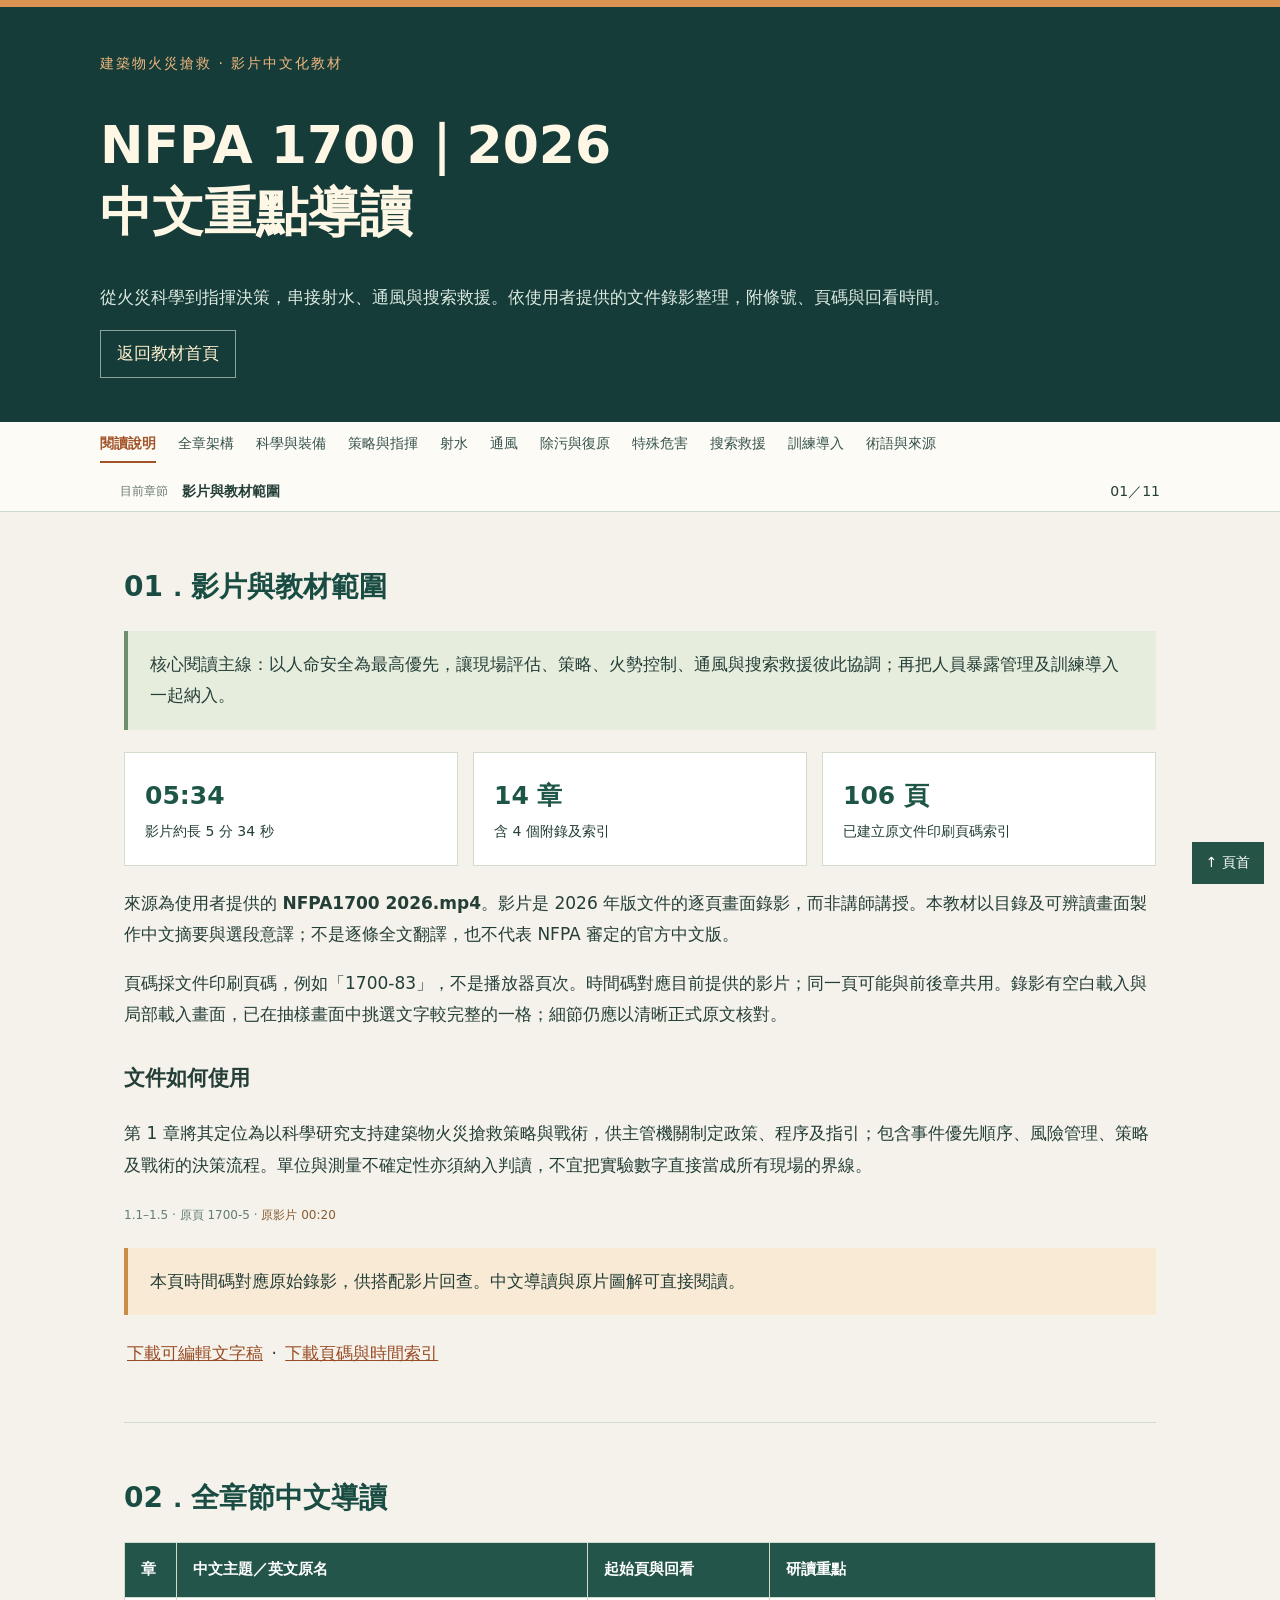
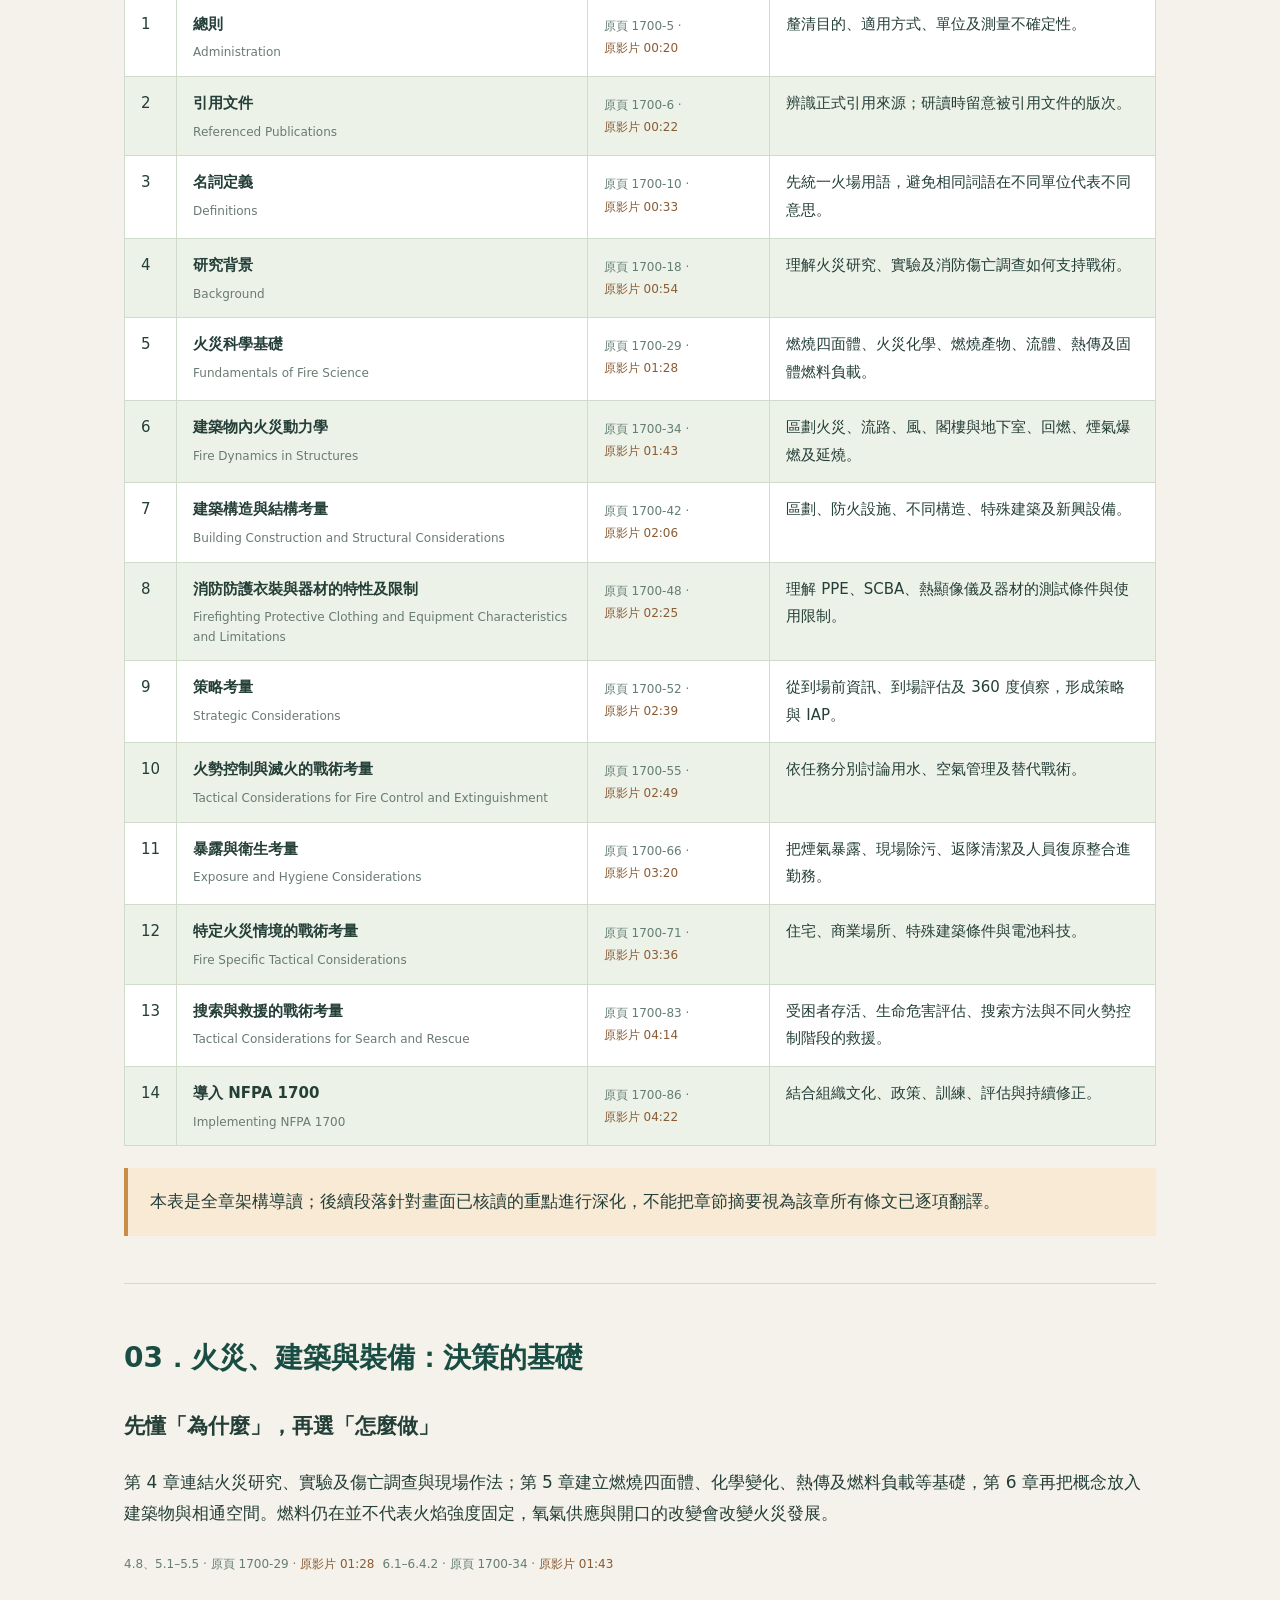
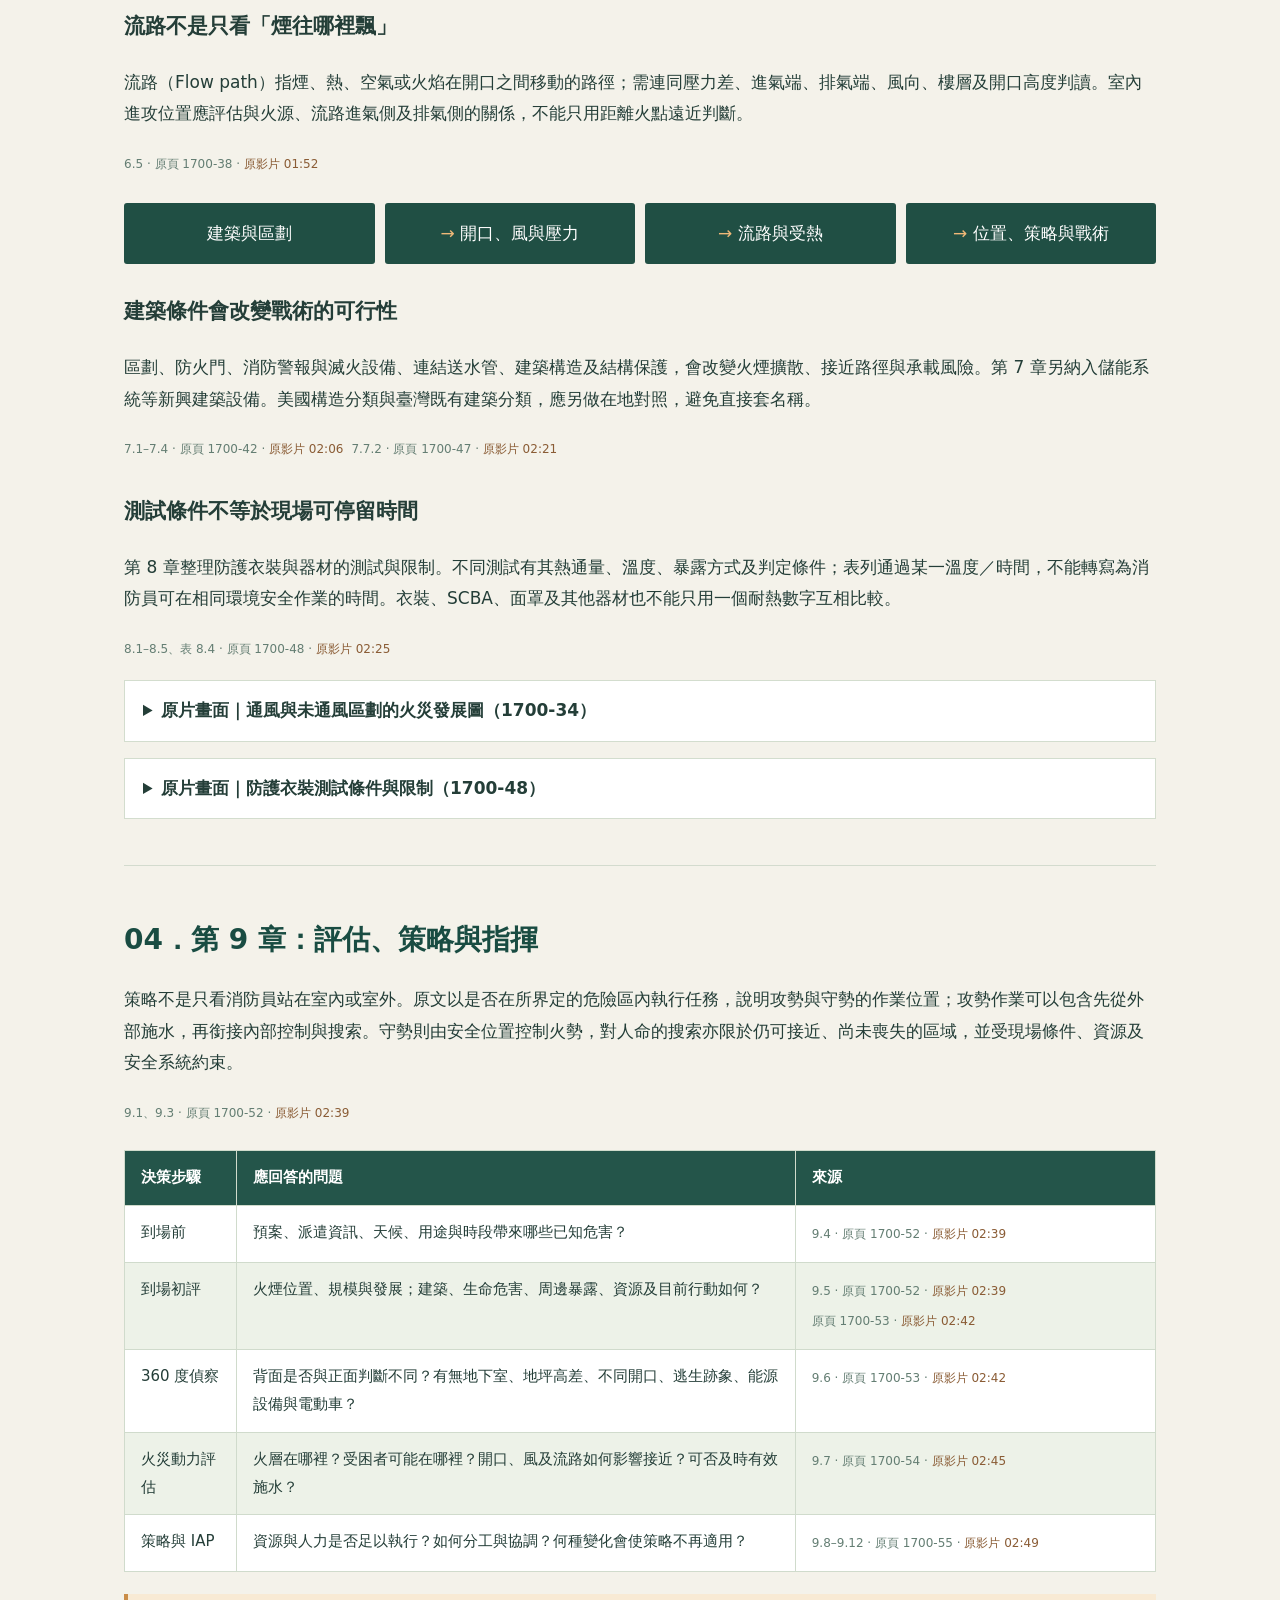
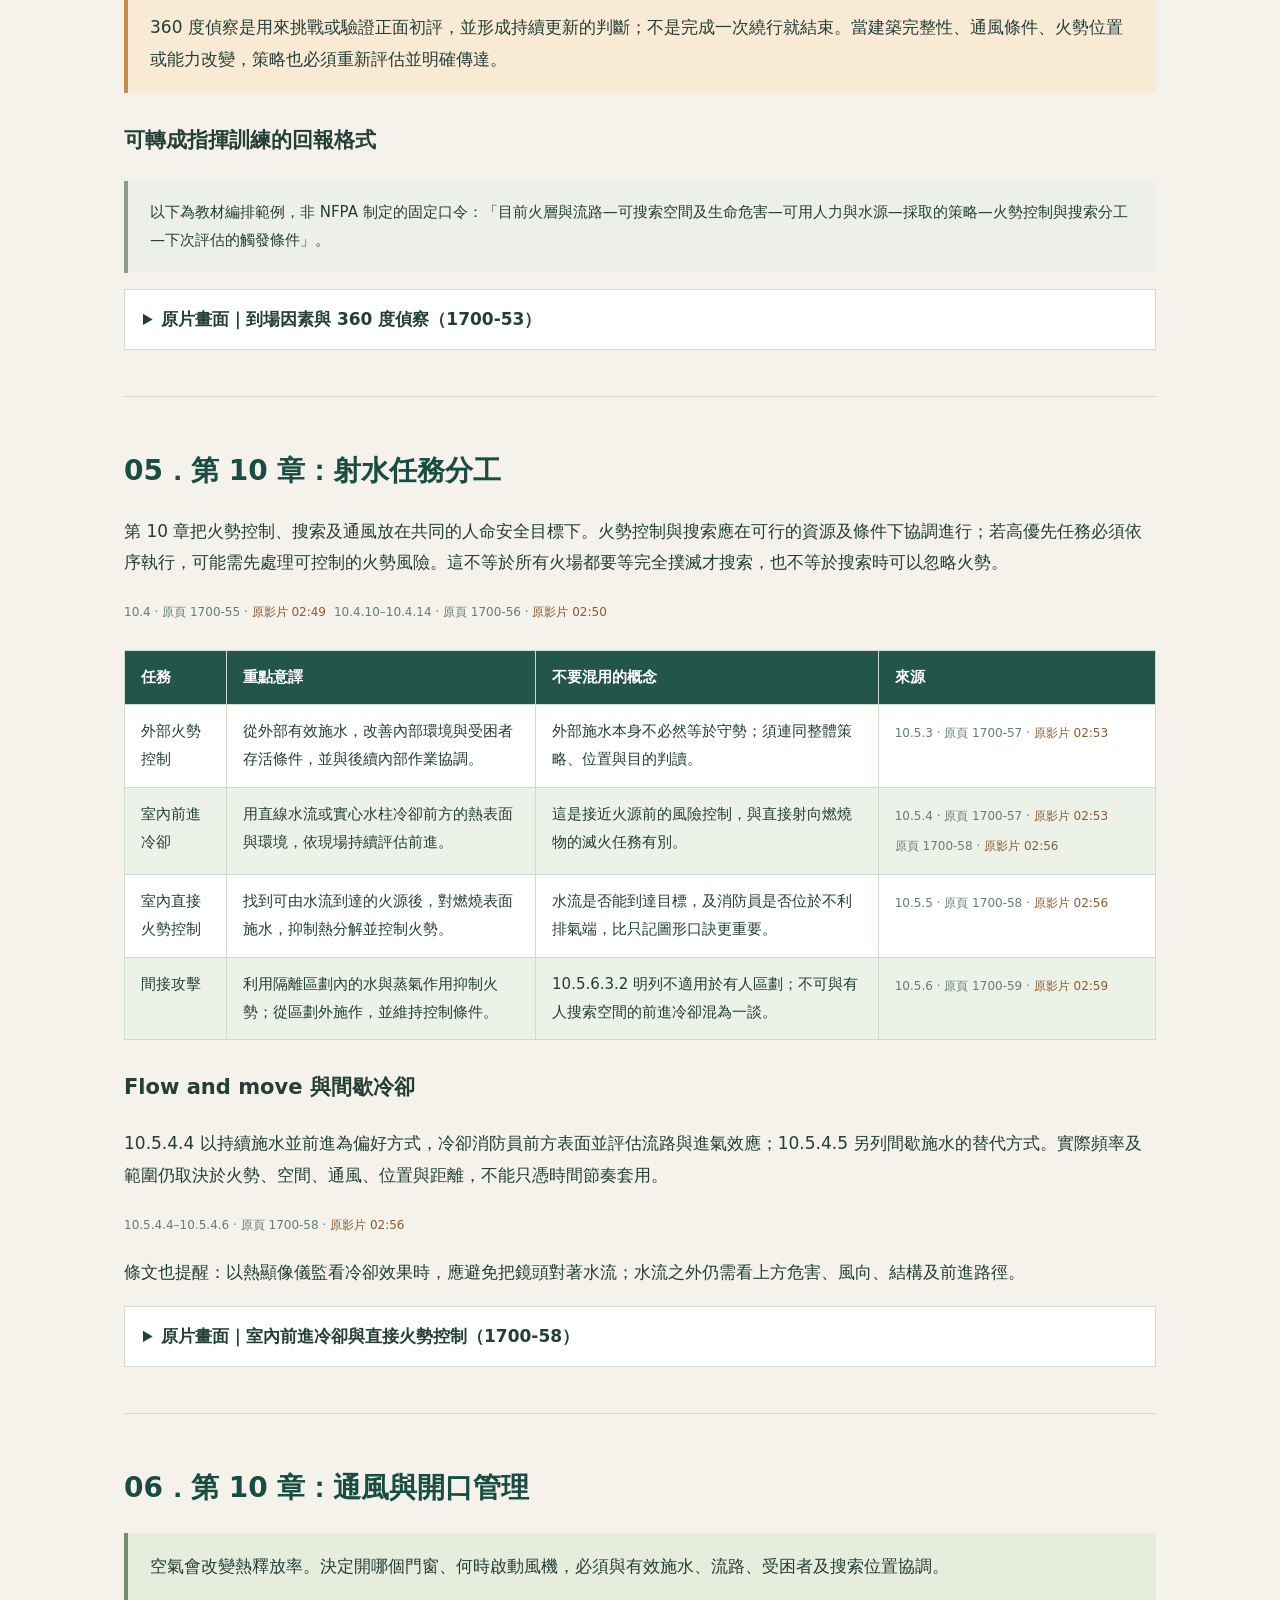
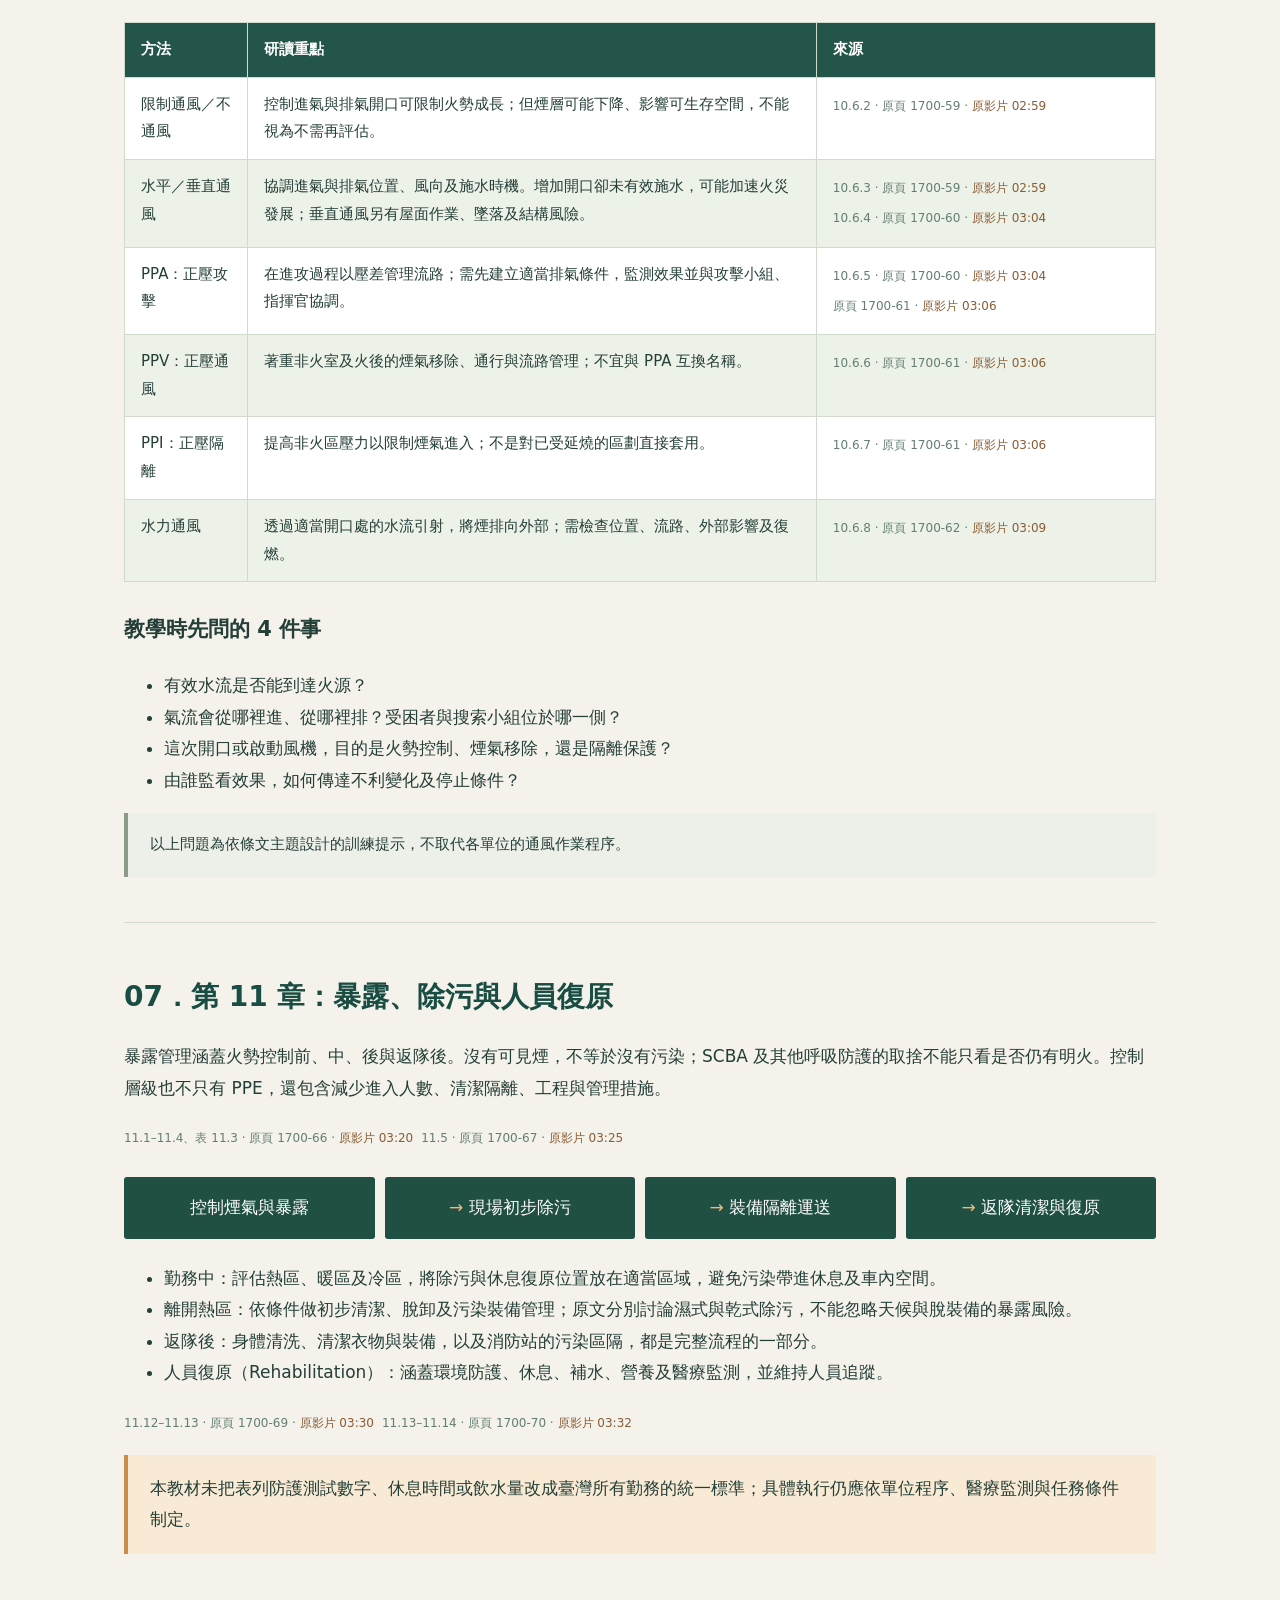
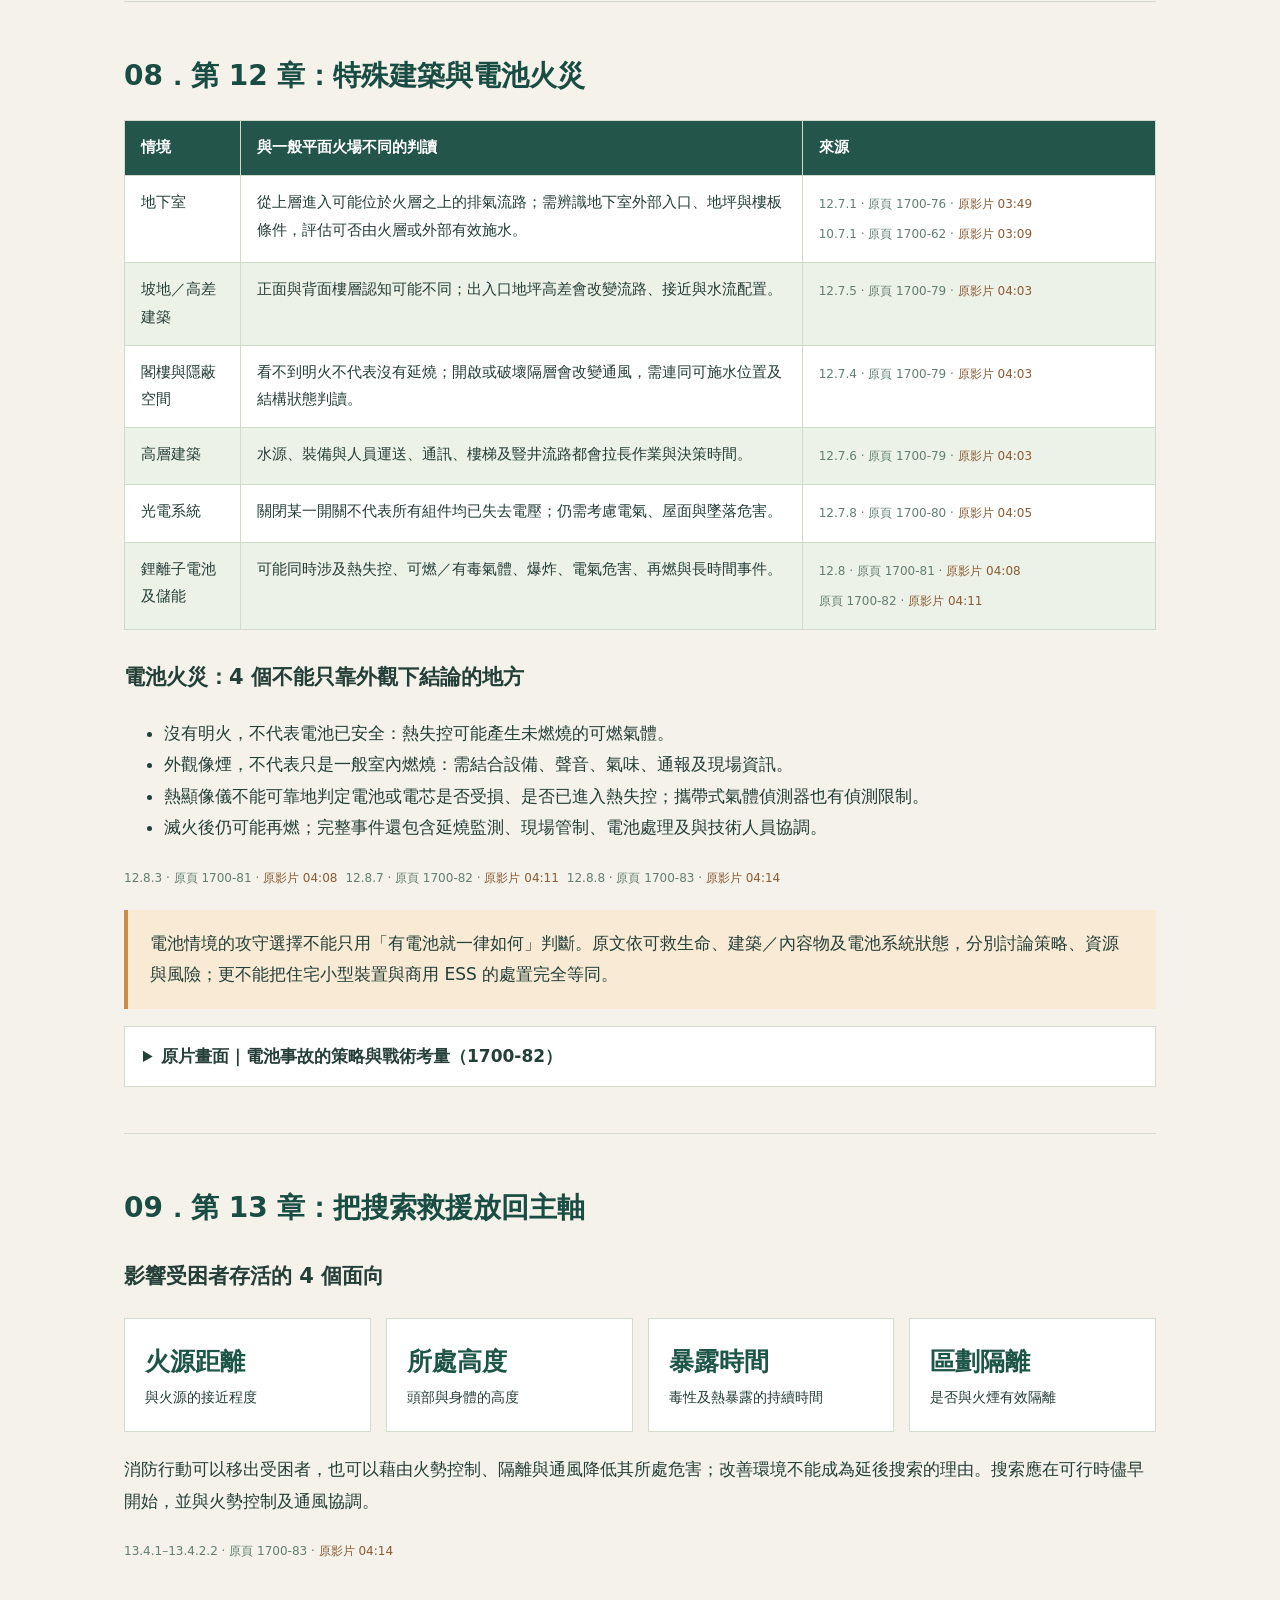
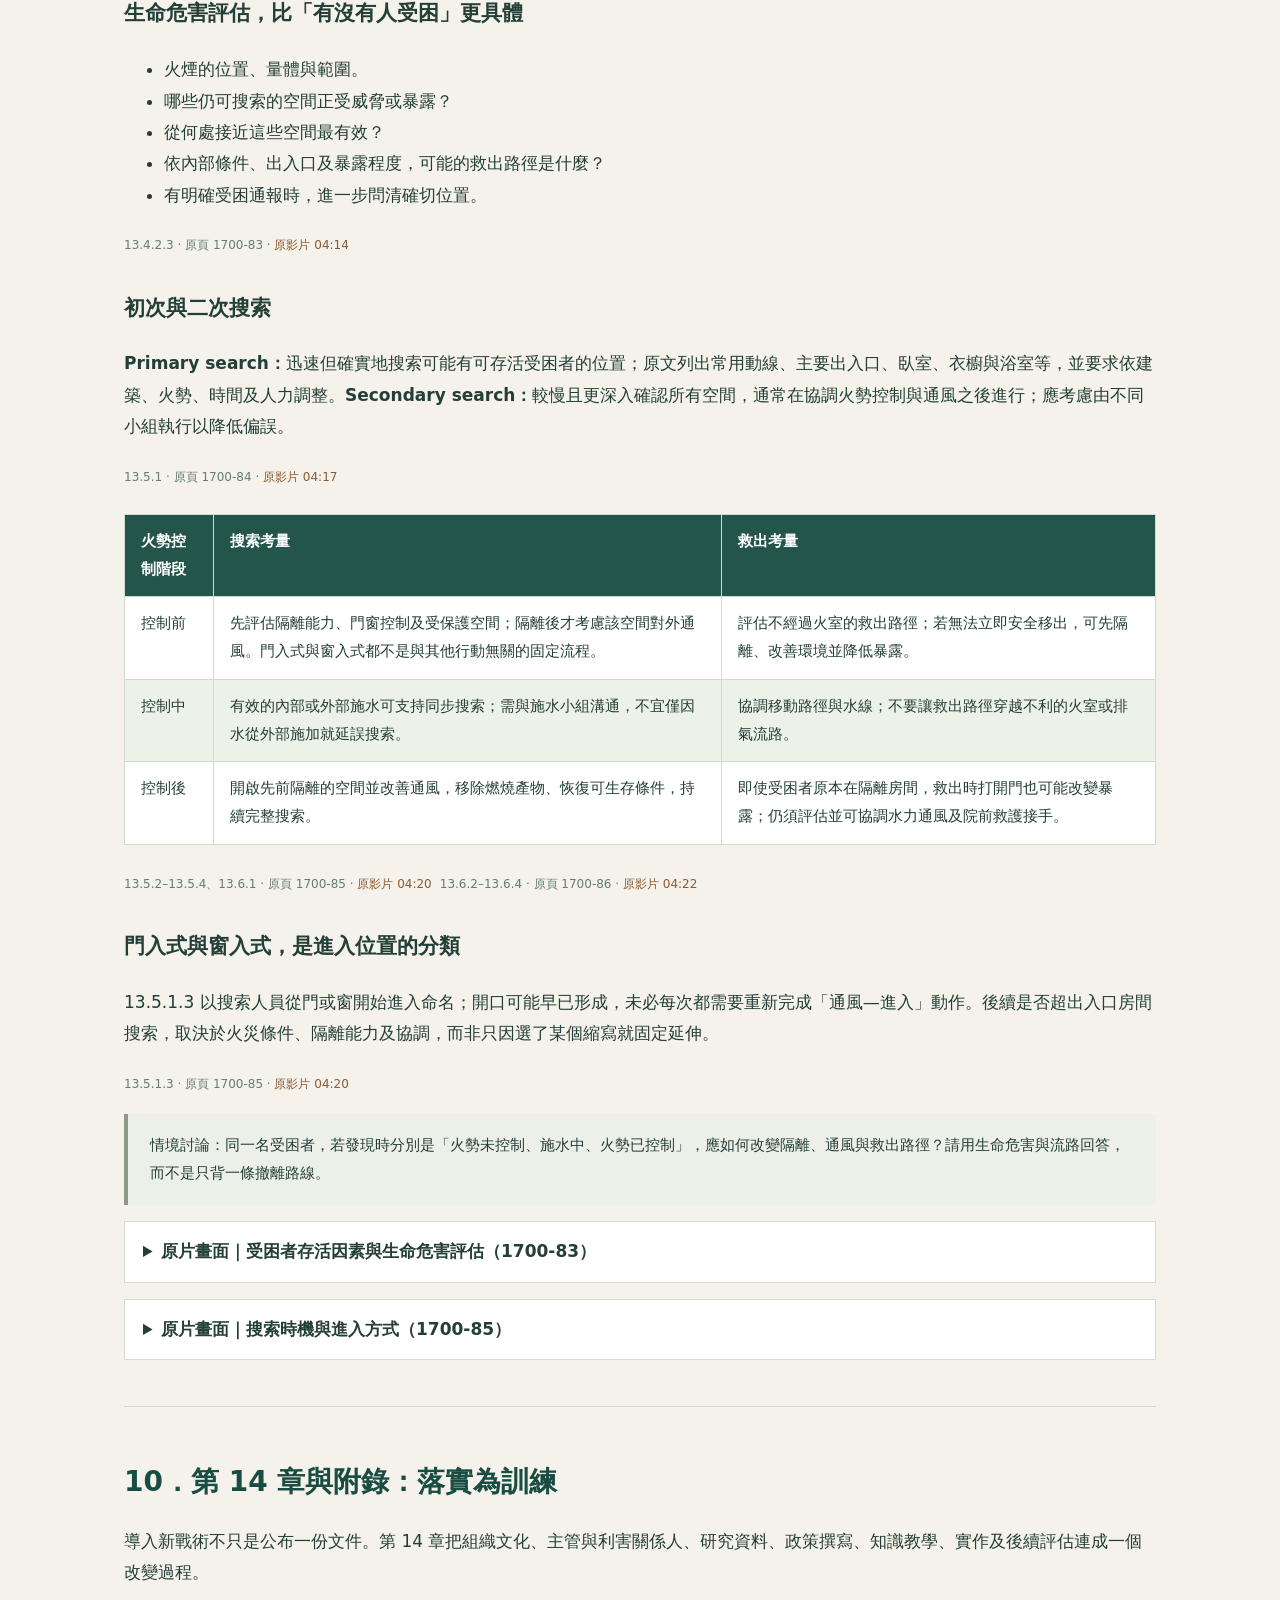
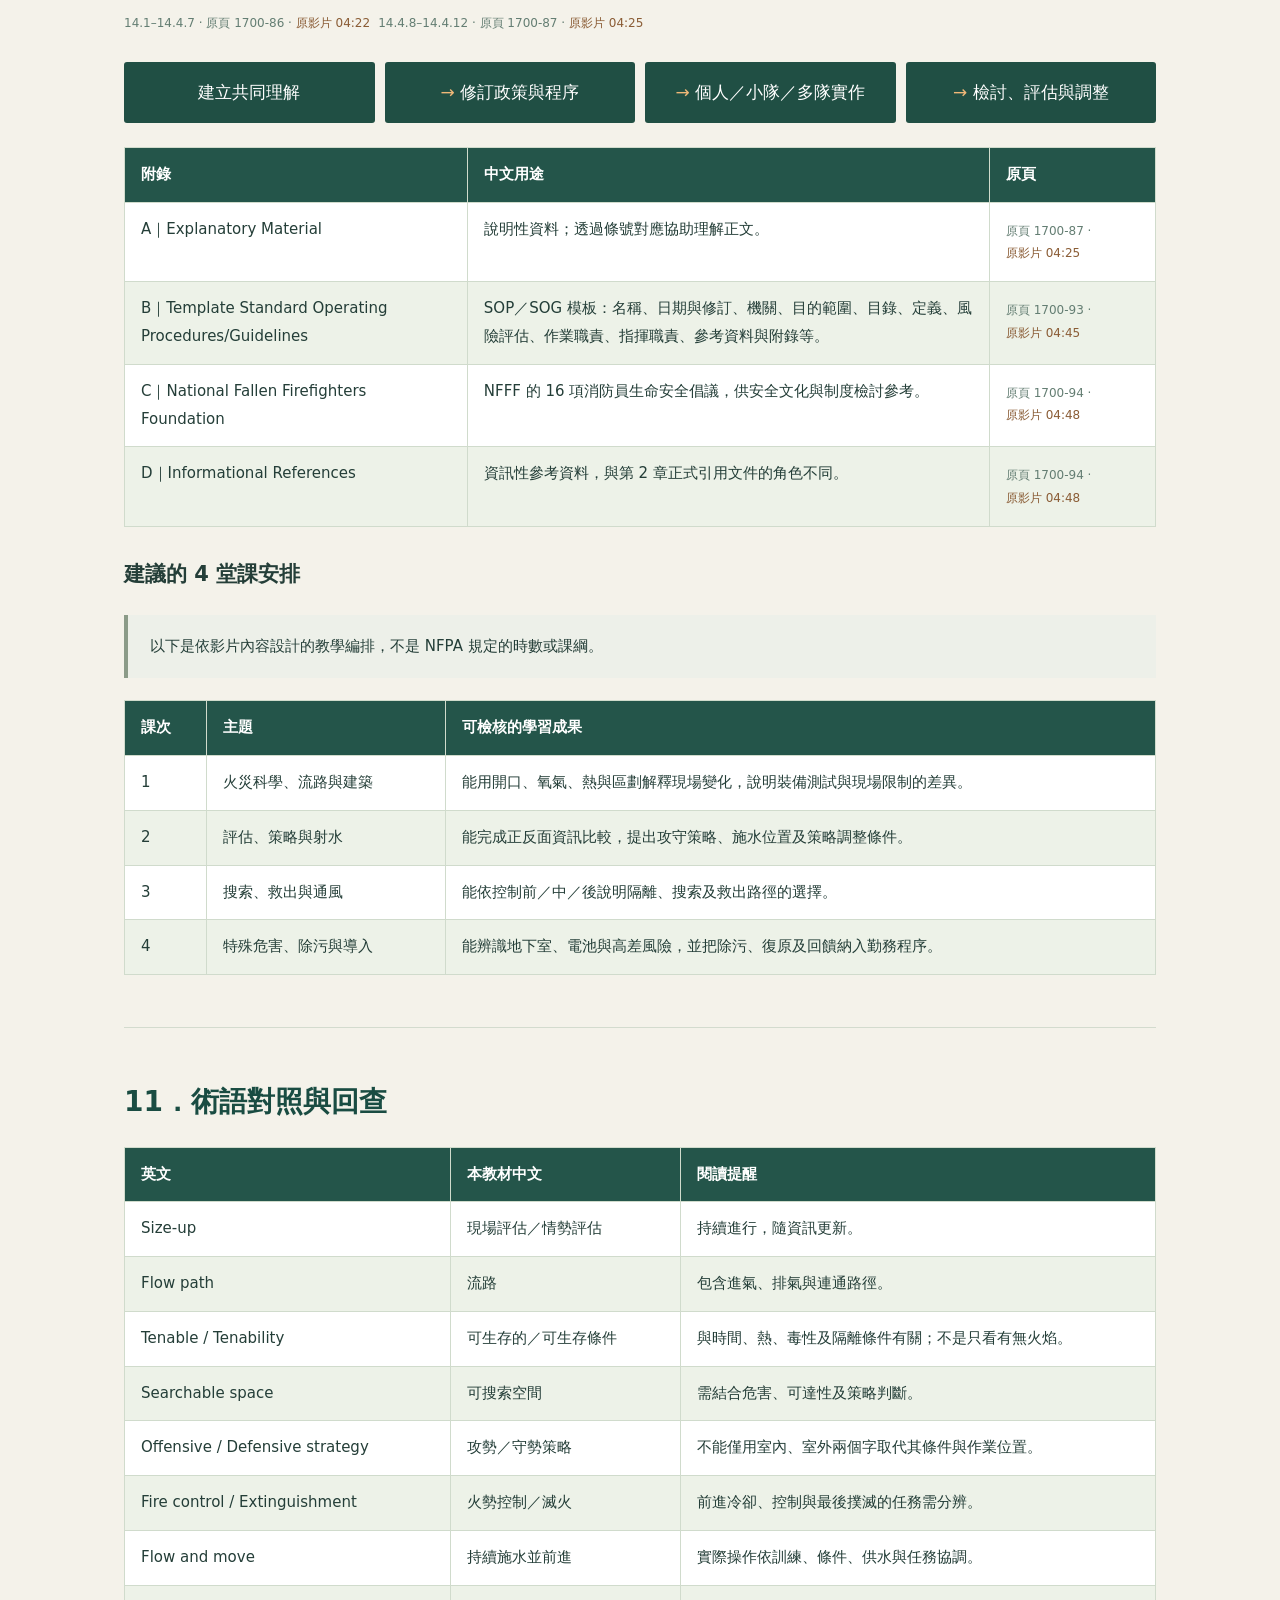
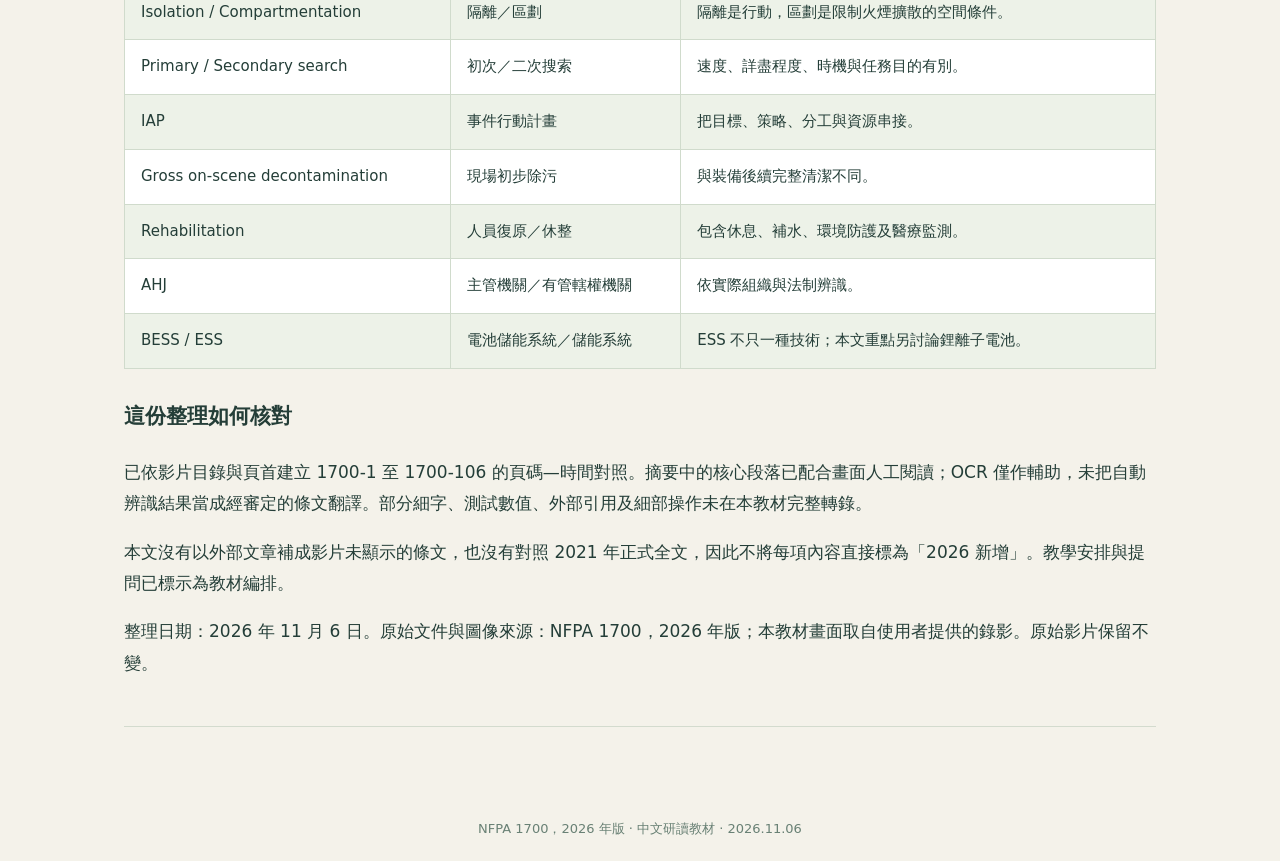
==== nfpa1700-2026/index.html @ a2a36997 "Publish NFPA 1700 2026 Chinese study guide" ====
<!DOCTYPE html>
<html lang="zh-Hant"><head><meta charset="utf-8"/><meta content="width=device-width,initial-scale=1" name="viewport"/><title>NFPA 1700（2026）中文重點導讀</title><style>*{box-sizing:border-box}html{scroll-padding-top:135px}body{margin:0;background:#f4f2ea;color:#243e38;font:17px/1.85 system-ui,"Microsoft JhengHei",sans-serif}header{background:#153c39;color:#fff7e5;border-top:7px solid #db9352;padding:44px max(5vw,22px)}header>div,main{max-width:1080px;margin:auto}h1{font-size:clamp(30px,5vw,52px);line-height:1.3}header p{max-width:850px;color:#dbe9df}.eyebrow{color:#f0b77e;letter-spacing:2px;font-size:14px}nav{position:sticky;top:0;background:#fcfbf5fa;z-index:4;border-bottom:1px solid #ccd8c9;backdrop-filter:blur(8px)}.navlinks{display:flex;overflow:auto;white-space:nowrap;gap:22px;padding:9px 20px;max-width:1120px;margin:auto}.navlinks a{color:#37534c;text-decoration:none;font-size:14px;padding-bottom:4px}.navlinks a[aria-current]{color:#a35328;border-bottom:2px solid;font-weight:bold}.reading{max-width:1080px;margin:auto;padding:7px 20px;display:flex;gap:14px;align-items:center;font-size:14px}.reading small{color:#687a70}.count{margin-left:auto}main{padding:0 24px 70px}section{padding:30px 0;border-bottom:1px solid #d3dbce}h2{font-size:28px;color:#194c42;line-height:1.5}h3{font-size:21px;margin-top:28px}.lead,.note,.training{padding:18px 22px;background:#e7eddd;border-left:4px solid #70906d}.note{background:#f8ead4;border-color:#ca8d48}.training{background:#edf0e9;border-color:#8b9b88;font-size:15px}.cards{display:grid;grid-template-columns:repeat(3,1fr);gap:15px;margin:22px 0}.cards.four{grid-template-columns:repeat(4,1fr)}.cards>div{border:1px solid #d2dccd;background:white;padding:20px}.cards b{font-size:25px;display:block;color:#1d5547}.cards span{font-size:14px;display:block}.tablewrap{overflow:auto;margin:22px 0}table{border-collapse:collapse;min-width:740px;width:100%;font-size:15px;background:white}th,td{padding:13px 16px;border:1px solid #d0dbcc;vertical-align:top}th{background:#24554a;color:white;text-align:left}tr:nth-child(even){background:#edf2e8}td small{display:block;color:#697b71;font-size:12px;line-height:1.6;margin-top:5px}.ref{display:inline-block;color:#647e73;font-size:12px;margin:4px 8px 4px 0}.seek{border:0;color:#a45327;background:#faf4e8;text-decoration:underline;font:inherit;cursor:pointer;padding:3px 6px}.flow{display:flex;gap:10px;align-items:stretch;margin:24px 0}.flow span{background:#204f44;color:#fff;padding:15px;flex:1;text-align:center;border-radius:3px}.flow span+span:before{content:'→ ';color:#efb878}.source{background:#fff;border:1px solid #d3ddce;margin:16px 0}.source summary,details>summary{cursor:pointer;padding:14px 18px;font-weight:600}.source figure{margin:0;padding:10px 20px}.zoom{background:#eee;border:0;display:block;margin:auto;cursor:zoom-in;max-width:100%}.zoom img{display:block;width:270px;height:auto;max-width:100%}figcaption{font-size:13px;color:#677e72;margin:12px 0}video{display:block;width:100%;max-height:75vh;background:#111}#video-panel p{font-size:14px}a{color:#9a4c26}dialog{border:0;padding:14px;background:#172e29;max-width:96vw;max-height:96vh}dialog::backdrop{background:#000c}dialog img{max-width:90vw;max-height:83vh;height:auto;display:block;margin:auto}dialog button{display:block;margin:0 0 10px auto;font:inherit;padding:5px 15px;cursor:pointer}.top{position:fixed;right:16px;bottom:16px;background:#255346;color:white;padding:8px 14px;text-decoration:none;font-size:14px;z-index:3}footer{text-align:center;padding:20px;font-size:13px;color:#698175}button:focus-visible,a:focus-visible,summary:focus-visible{outline:3px solid #dc975e;outline-offset:3px}@media(max-width:700px){main{padding:0 18px 50px}.cards,.cards.four{grid-template-columns:repeat(2,1fr)}.flow{display:grid;grid-template-columns:1fr 1fr}.reading{font-size:12px;gap:8px}#current{overflow:hidden;white-space:nowrap;text-overflow:ellipsis}h2{font-size:24px}body{font-size:16px}}@media print{nav,.top,#video-panel,.seek{display:none}header{background:white;color:black;padding:15px}header p{color:black}.tablewrap{overflow:visible}table{min-width:0;font-size:10px}th,td{padding:5px}section{break-before:auto}details.source{display:none}}</style><style>.home-link{display:inline-block;color:#fff1cf;border:1px solid #8aa69a;padding:7px 16px;text-decoration:none}.video-time{color:#8a5c35;white-space:nowrap}.downloads a{display:inline-block;padding:6px 3px}</style><meta content="NFPA 1700（2026）中文重點導讀：14 章架構、策略指揮、射水通風、搜索救援及特殊危害，附條號與頁碼。" name="description"/></head><body><header id="top"><div><div class="eyebrow">建築物火災搶救 · 影片中文化教材</div><h1>NFPA 1700｜2026<br/>中文重點導讀</h1><p>從火災科學到指揮決策，串接射水、通風與搜索救援。依使用者提供的文件錄影整理，附條號、頁碼與回看時間。</p><a class="home-link" href="../index.html">返回教材首頁</a></div></header><nav><div class="navlinks"><a href="#start">閱讀說明</a><a href="#map">全章架構</a><a href="#science">科學與裝備</a><a href="#strategy">策略與指揮</a><a href="#water">射水</a><a href="#air">通風</a><a href="#hygiene">除污與復原</a><a href="#special">特殊危害</a><a href="#search">搜索救援</a><a href="#implementation">訓練導入</a><a href="#terms">術語與來源</a></div><div class="reading"><small>目前章節</small><strong id="current"></strong><span class="count" id="count"></span></div></nav><main><section data-title="影片與教材範圍" id="start"><h2>01．影片與教材範圍</h2>
<p class="lead">核心閱讀主線：以人命安全為最高優先，讓現場評估、策略、火勢控制、通風與搜索救援彼此協調；再把人員暴露管理及訓練導入一起納入。</p>
<div class="cards"><div><b>05:34</b><span>影片約長 5 分 34 秒</span></div><div><b>14 章</b><span>含 4 個附錄及索引</span></div><div><b>106 頁</b><span>已建立原文件印刷頁碼索引</span></div></div>
<p>來源為使用者提供的 <strong>NFPA1700 2026.mp4</strong>。影片是 2026 年版文件的逐頁畫面錄影，而非講師講授。本教材以目錄及可辨讀畫面製作中文摘要與選段意譯；不是逐條全文翻譯，也不代表 NFPA 審定的官方中文版。</p>
<p>頁碼採文件印刷頁碼，例如「1700-83」，不是播放器頁次。時間碼對應目前提供的影片；同一頁可能與前後章共用。錄影有空白載入與局部載入畫面，已在抽樣畫面中挑選文字較完整的一格；細節仍應以清晰正式原文核對。</p>

<h3>文件如何使用</h3><p>第 1 章將其定位為以科學研究支持建築物火災搶救策略與戰術，供主管機關制定政策、程序及指引；包含事件優先順序、風險管理、策略及戰術的決策流程。單位與測量不確定性亦須納入判讀，不宜把實驗數字直接當成所有現場的界線。</p><span class="ref">1.1–1.5 · 原頁 1700-5 · <span class="video-time">原影片 00:20</span></span>
<p class="note">本頁時間碼對應原始錄影，供搭配影片回查。中文導讀與原片圖解可直接閱讀。</p><p class="downloads"><a download="" href="./guide.md">下載可編輯文字稿</a> · <a download="" href="./page-time-index.csv">下載頁碼與時間索引</a></p></section><section data-title="全章節中文導讀" id="map"><h2>02．全章節中文導讀</h2><div class="tablewrap"><table><thead><tr><th>章</th><th>中文主題／英文原名</th><th>起始頁與回看</th><th>研讀重點</th></tr></thead><tbody><tr><td>1</td><td><strong>總則</strong><small>Administration</small></td><td><span class="ref">原頁 1700-5 · <span class="video-time">原影片 00:20</span></span></td><td>釐清目的、適用方式、單位及測量不確定性。</td></tr><tr><td>2</td><td><strong>引用文件</strong><small>Referenced Publications</small></td><td><span class="ref">原頁 1700-6 · <span class="video-time">原影片 00:22</span></span></td><td>辨識正式引用來源；研讀時留意被引用文件的版次。</td></tr><tr><td>3</td><td><strong>名詞定義</strong><small>Definitions</small></td><td><span class="ref">原頁 1700-10 · <span class="video-time">原影片 00:33</span></span></td><td>先統一火場用語，避免相同詞語在不同單位代表不同意思。</td></tr><tr><td>4</td><td><strong>研究背景</strong><small>Background</small></td><td><span class="ref">原頁 1700-18 · <span class="video-time">原影片 00:54</span></span></td><td>理解火災研究、實驗及消防傷亡調查如何支持戰術。</td></tr><tr><td>5</td><td><strong>火災科學基礎</strong><small>Fundamentals of Fire Science</small></td><td><span class="ref">原頁 1700-29 · <span class="video-time">原影片 01:28</span></span></td><td>燃燒四面體、火災化學、燃燒產物、流體、熱傳及固體燃料負載。</td></tr><tr><td>6</td><td><strong>建築物內火災動力學</strong><small>Fire Dynamics in Structures</small></td><td><span class="ref">原頁 1700-34 · <span class="video-time">原影片 01:43</span></span></td><td>區劃火災、流路、風、閣樓與地下室、回燃、煙氣爆燃及延燒。</td></tr><tr><td>7</td><td><strong>建築構造與結構考量</strong><small>Building Construction and Structural Considerations</small></td><td><span class="ref">原頁 1700-42 · <span class="video-time">原影片 02:06</span></span></td><td>區劃、防火設施、不同構造、特殊建築及新興設備。</td></tr><tr><td>8</td><td><strong>消防防護衣裝與器材的特性及限制</strong><small>Firefighting Protective Clothing and Equipment Characteristics and Limitations</small></td><td><span class="ref">原頁 1700-48 · <span class="video-time">原影片 02:25</span></span></td><td>理解 PPE、SCBA、熱顯像儀及器材的測試條件與使用限制。</td></tr><tr><td>9</td><td><strong>策略考量</strong><small>Strategic Considerations</small></td><td><span class="ref">原頁 1700-52 · <span class="video-time">原影片 02:39</span></span></td><td>從到場前資訊、到場評估及 360 度偵察，形成策略與 IAP。</td></tr><tr><td>10</td><td><strong>火勢控制與滅火的戰術考量</strong><small>Tactical Considerations for Fire Control and Extinguishment</small></td><td><span class="ref">原頁 1700-55 · <span class="video-time">原影片 02:49</span></span></td><td>依任務分別討論用水、空氣管理及替代戰術。</td></tr><tr><td>11</td><td><strong>暴露與衛生考量</strong><small>Exposure and Hygiene Considerations</small></td><td><span class="ref">原頁 1700-66 · <span class="video-time">原影片 03:20</span></span></td><td>把煙氣暴露、現場除污、返隊清潔及人員復原整合進勤務。</td></tr><tr><td>12</td><td><strong>特定火災情境的戰術考量</strong><small>Fire Specific Tactical Considerations</small></td><td><span class="ref">原頁 1700-71 · <span class="video-time">原影片 03:36</span></span></td><td>住宅、商業場所、特殊建築條件與電池科技。</td></tr><tr><td>13</td><td><strong>搜索與救援的戰術考量</strong><small>Tactical Considerations for Search and Rescue</small></td><td><span class="ref">原頁 1700-83 · <span class="video-time">原影片 04:14</span></span></td><td>受困者存活、生命危害評估、搜索方法與不同火勢控制階段的救援。</td></tr><tr><td>14</td><td><strong>導入 NFPA 1700</strong><small>Implementing NFPA 1700</small></td><td><span class="ref">原頁 1700-86 · <span class="video-time">原影片 04:22</span></span></td><td>結合組織文化、政策、訓練、評估與持續修正。</td></tr></tbody></table></div>
<p class="note">本表是全章架構導讀；後續段落針對畫面已核讀的重點進行深化，不能把章節摘要視為該章所有條文已逐項翻譯。</p></section><section data-title="火災、建築與裝備：決策的基礎" id="science"><h2>03．火災、建築與裝備：決策的基礎</h2>
<h3>先懂「為什麼」，再選「怎麼做」</h3>
<p>第 4 章連結火災研究、實驗及傷亡調查與現場作法；第 5 章建立燃燒四面體、化學變化、熱傳及燃料負載等基礎，第 6 章再把概念放入建築物與相通空間。燃料仍在並不代表火焰強度固定，氧氣供應與開口的改變會改變火災發展。</p><span class="ref">4.8、5.1–5.5 · 原頁 1700-29 · <span class="video-time">原影片 01:28</span></span><span class="ref">6.1–6.4.2 · 原頁 1700-34 · <span class="video-time">原影片 01:43</span></span>
<h3>流路不是只看「煙往哪裡飄」</h3><p>流路（Flow path）指煙、熱、空氣或火焰在開口之間移動的路徑；需連同壓力差、進氣端、排氣端、風向、樓層及開口高度判讀。室內進攻位置應評估與火源、流路進氣側及排氣側的關係，不能只用距離火點遠近判斷。</p><span class="ref">6.5 · 原頁 1700-38 · <span class="video-time">原影片 01:52</span></span>
<div class="flow"><span>建築與區劃</span><span>開口、風與壓力</span><span>流路與受熱</span><span>位置、策略與戰術</span></div>
<h3>建築條件會改變戰術的可行性</h3><p>區劃、防火門、消防警報與滅火設備、連結送水管、建築構造及結構保護，會改變火煙擴散、接近路徑與承載風險。第 7 章另納入儲能系統等新興建築設備。美國構造分類與臺灣既有建築分類，應另做在地對照，避免直接套名稱。</p><span class="ref">7.1–7.4 · 原頁 1700-42 · <span class="video-time">原影片 02:06</span></span><span class="ref">7.7.2 · 原頁 1700-47 · <span class="video-time">原影片 02:21</span></span>
<h3>測試條件不等於現場可停留時間</h3><p>第 8 章整理防護衣裝與器材的測試與限制。不同測試有其熱通量、溫度、暴露方式及判定條件；表列通過某一溫度／時間，不能轉寫為消防員可在相同環境安全作業的時間。衣裝、SCBA、面罩及其他器材也不能只用一個耐熱數字互相比較。</p><span class="ref">8.1–8.5、表 8.4 · 原頁 1700-48 · <span class="video-time">原影片 02:25</span></span>
<details class="source"><summary>原片畫面｜通風與未通風區劃的火災發展圖（1700-34）</summary><figure><button aria-label="放大：通風與未通風區劃的火災發展圖" class="zoom"><img alt="通風與未通風區劃的火災發展圖，原頁 1700-34" height="890" loading="lazy" src="[data-uri]" width="686"/></button><figcaption>通風與未通風區劃的火災發展圖。點圖放大；錄影原始解析度有限。<span class="ref">原頁 1700-34 · <span class="video-time">原影片 01:43</span></span></figcaption></figure></details><details class="source"><summary>原片畫面｜防護衣裝測試條件與限制（1700-48）</summary><figure><button aria-label="放大：防護衣裝測試條件與限制" class="zoom"><img alt="防護衣裝測試條件與限制，原頁 1700-48" height="890" loading="lazy" src="[data-uri]" width="686"/></button><figcaption>防護衣裝測試條件與限制。點圖放大；錄影原始解析度有限。<span class="ref">原頁 1700-48 · <span class="video-time">原影片 02:25</span></span></figcaption></figure></details>
</section><section data-title="第 9 章：評估、策略與指揮" id="strategy"><h2>04．第 9 章：評估、策略與指揮</h2>
<p>策略不是只看消防員站在室內或室外。原文以是否在所界定的危險區內執行任務，說明攻勢與守勢的作業位置；攻勢作業可以包含先從外部施水，再銜接內部控制與搜索。守勢則由安全位置控制火勢，對人命的搜索亦限於仍可接近、尚未喪失的區域，並受現場條件、資源及安全系統約束。</p><span class="ref">9.1、9.3 · 原頁 1700-52 · <span class="video-time">原影片 02:39</span></span>
<div class="tablewrap"><table><thead><tr><th>決策步驟</th><th>應回答的問題</th><th>來源</th></tr></thead><tbody><tr><td>到場前</td><td>預案、派遣資訊、天候、用途與時段帶來哪些已知危害？</td><td><span class="ref">9.4 · 原頁 1700-52 · <span class="video-time">原影片 02:39</span></span></td></tr><tr><td>到場初評</td><td>火煙位置、規模與發展；建築、生命危害、周邊暴露、資源及目前行動如何？</td><td><span class="ref">9.5 · 原頁 1700-52 · <span class="video-time">原影片 02:39</span></span> <span class="ref">原頁 1700-53 · <span class="video-time">原影片 02:42</span></span></td></tr><tr><td>360 度偵察</td><td>背面是否與正面判斷不同？有無地下室、地坪高差、不同開口、逃生跡象、能源設備與電動車？</td><td><span class="ref">9.6 · 原頁 1700-53 · <span class="video-time">原影片 02:42</span></span></td></tr><tr><td>火災動力評估</td><td>火層在哪裡？受困者可能在哪裡？開口、風及流路如何影響接近？可否及時有效施水？</td><td><span class="ref">9.7 · 原頁 1700-54 · <span class="video-time">原影片 02:45</span></span></td></tr><tr><td>策略與 IAP</td><td>資源與人力是否足以執行？如何分工與協調？何種變化會使策略不再適用？</td><td><span class="ref">9.8–9.12 · 原頁 1700-55 · <span class="video-time">原影片 02:49</span></span></td></tr></tbody></table></div>
<p class="note">360 度偵察是用來挑戰或驗證正面初評，並形成持續更新的判斷；不是完成一次繞行就結束。當建築完整性、通風條件、火勢位置或能力改變，策略也必須重新評估並明確傳達。</p>
<h3>可轉成指揮訓練的回報格式</h3><p class="training">以下為教材編排範例，非 NFPA 制定的固定口令：「目前火層與流路—可搜索空間及生命危害—可用人力與水源—採取的策略—火勢控制與搜索分工—下次評估的觸發條件」。</p>
<details class="source"><summary>原片畫面｜到場因素與 360 度偵察（1700-53）</summary><figure><button aria-label="放大：到場因素與 360 度偵察" class="zoom"><img alt="到場因素與 360 度偵察，原頁 1700-53" height="890" loading="lazy" src="[data-uri]" width="686"/></button><figcaption>到場因素與 360 度偵察。點圖放大；錄影原始解析度有限。<span class="ref">原頁 1700-53 · <span class="video-time">原影片 02:42</span></span></figcaption></figure></details>
</section><section data-title="第 10 章：射水任務分工" id="water"><h2>05．第 10 章：射水任務分工</h2>
<p>第 10 章把火勢控制、搜索及通風放在共同的人命安全目標下。火勢控制與搜索應在可行的資源及條件下協調進行；若高優先任務必須依序執行，可能需先處理可控制的火勢風險。這不等於所有火場都要等完全撲滅才搜索，也不等於搜索時可以忽略火勢。</p><span class="ref">10.4 · 原頁 1700-55 · <span class="video-time">原影片 02:49</span></span><span class="ref">10.4.10–10.4.14 · 原頁 1700-56 · <span class="video-time">原影片 02:50</span></span>
<div class="tablewrap"><table><thead><tr><th>任務</th><th>重點意譯</th><th>不要混用的概念</th><th>來源</th></tr></thead><tbody><tr><td>外部火勢控制</td><td>從外部有效施水，改善內部環境與受困者存活條件，並與後續內部作業協調。</td><td>外部施水本身不必然等於守勢；須連同整體策略、位置與目的判讀。</td><td><span class="ref">10.5.3 · 原頁 1700-57 · <span class="video-time">原影片 02:53</span></span></td></tr><tr><td>室內前進冷卻</td><td>用直線水流或實心水柱冷卻前方的熱表面與環境，依現場持續評估前進。</td><td>這是接近火源前的風險控制，與直接射向燃燒物的滅火任務有別。</td><td><span class="ref">10.5.4 · 原頁 1700-57 · <span class="video-time">原影片 02:53</span></span> <span class="ref">原頁 1700-58 · <span class="video-time">原影片 02:56</span></span></td></tr><tr><td>室內直接火勢控制</td><td>找到可由水流到達的火源後，對燃燒表面施水，抑制熱分解並控制火勢。</td><td>水流是否能到達目標，及消防員是否位於不利排氣端，比只記圖形口訣更重要。</td><td><span class="ref">10.5.5 · 原頁 1700-58 · <span class="video-time">原影片 02:56</span></span></td></tr><tr><td>間接攻擊</td><td>利用隔離區劃內的水與蒸氣作用抑制火勢；從區劃外施作，並維持控制條件。</td><td>10.5.6.3.2 明列不適用於有人區劃；不可與有人搜索空間的前進冷卻混為一談。</td><td><span class="ref">10.5.6 · 原頁 1700-59 · <span class="video-time">原影片 02:59</span></span></td></tr></tbody></table></div>
<h3>Flow and move 與間歇冷卻</h3><p>10.5.4.4 以持續施水並前進為偏好方式，冷卻消防員前方表面並評估流路與進氣效應；10.5.4.5 另列間歇施水的替代方式。實際頻率及範圍仍取決於火勢、空間、通風、位置與距離，不能只憑時間節奏套用。</p><span class="ref">10.5.4.4–10.5.4.6 · 原頁 1700-58 · <span class="video-time">原影片 02:56</span></span>
<p>條文也提醒：以熱顯像儀監看冷卻效果時，應避免把鏡頭對著水流；水流之外仍需看上方危害、風向、結構及前進路徑。</p>
<details class="source"><summary>原片畫面｜室內前進冷卻與直接火勢控制（1700-58）</summary><figure><button aria-label="放大：室內前進冷卻與直接火勢控制" class="zoom"><img alt="室內前進冷卻與直接火勢控制，原頁 1700-58" height="890" loading="lazy" src="[data-uri]" width="686"/></button><figcaption>室內前進冷卻與直接火勢控制。點圖放大；錄影原始解析度有限。<span class="ref">原頁 1700-58 · <span class="video-time">原影片 02:56</span></span></figcaption></figure></details>
</section><section data-title="第 10 章：通風與開口管理" id="air"><h2>06．第 10 章：通風與開口管理</h2>
<p class="lead">空氣會改變熱釋放率。決定開哪個門窗、何時啟動風機，必須與有效施水、流路、受困者及搜索位置協調。</p>
<div class="tablewrap"><table><thead><tr><th>方法</th><th>研讀重點</th><th>來源</th></tr></thead><tbody><tr><td>限制通風／不通風</td><td>控制進氣與排氣開口可限制火勢成長；但煙層可能下降、影響可生存空間，不能視為不需再評估。</td><td><span class="ref">10.6.2 · 原頁 1700-59 · <span class="video-time">原影片 02:59</span></span></td></tr><tr><td>水平／垂直通風</td><td>協調進氣與排氣位置、風向及施水時機。增加開口卻未有效施水，可能加速火災發展；垂直通風另有屋面作業、墜落及結構風險。</td><td><span class="ref">10.6.3 · 原頁 1700-59 · <span class="video-time">原影片 02:59</span></span> <span class="ref">10.6.4 · 原頁 1700-60 · <span class="video-time">原影片 03:04</span></span></td></tr><tr><td>PPA：正壓攻擊</td><td>在進攻過程以壓差管理流路；需先建立適當排氣條件，監測效果並與攻擊小組、指揮官協調。</td><td><span class="ref">10.6.5 · 原頁 1700-60 · <span class="video-time">原影片 03:04</span></span> <span class="ref">原頁 1700-61 · <span class="video-time">原影片 03:06</span></span></td></tr><tr><td>PPV：正壓通風</td><td>著重非火室及火後的煙氣移除、通行與流路管理；不宜與 PPA 互換名稱。</td><td><span class="ref">10.6.6 · 原頁 1700-61 · <span class="video-time">原影片 03:06</span></span></td></tr><tr><td>PPI：正壓隔離</td><td>提高非火區壓力以限制煙氣進入；不是對已受延燒的區劃直接套用。</td><td><span class="ref">10.6.7 · 原頁 1700-61 · <span class="video-time">原影片 03:06</span></span></td></tr><tr><td>水力通風</td><td>透過適當開口處的水流引射，將煙排向外部；需檢查位置、流路、外部影響及復燃。</td><td><span class="ref">10.6.8 · 原頁 1700-62 · <span class="video-time">原影片 03:09</span></span></td></tr></tbody></table></div>
<h3>教學時先問的 4 件事</h3><ul><li>有效水流是否能到達火源？</li><li>氣流會從哪裡進、從哪裡排？受困者與搜索小組位於哪一側？</li><li>這次開口或啟動風機，目的是火勢控制、煙氣移除，還是隔離保護？</li><li>由誰監看效果，如何傳達不利變化及停止條件？</li></ul>
<p class="training">以上問題為依條文主題設計的訓練提示，不取代各單位的通風作業程序。</p>
</section><section data-title="第 11 章：暴露、除污與人員復原" id="hygiene"><h2>07．第 11 章：暴露、除污與人員復原</h2>
<p>暴露管理涵蓋火勢控制前、中、後與返隊後。沒有可見煙，不等於沒有污染；SCBA 及其他呼吸防護的取捨不能只看是否仍有明火。控制層級也不只有 PPE，還包含減少進入人數、清潔隔離、工程與管理措施。</p><span class="ref">11.1–11.4、表 11.3 · 原頁 1700-66 · <span class="video-time">原影片 03:20</span></span><span class="ref">11.5 · 原頁 1700-67 · <span class="video-time">原影片 03:25</span></span>
<div class="flow"><span>控制煙氣與暴露</span><span>現場初步除污</span><span>裝備隔離運送</span><span>返隊清潔與復原</span></div>
<ul><li>勤務中：評估熱區、暖區及冷區，將除污與休息復原位置放在適當區域，避免污染帶進休息及車內空間。</li><li>離開熱區：依條件做初步清潔、脫卸及污染裝備管理；原文分別討論濕式與乾式除污，不能忽略天候與脫裝備的暴露風險。</li><li>返隊後：身體清洗、清潔衣物與裝備，以及消防站的污染區隔，都是完整流程的一部分。</li><li>人員復原（Rehabilitation）：涵蓋環境防護、休息、補水、營養及醫療監測，並維持人員追蹤。</li></ul>
<span class="ref">11.12–11.13 · 原頁 1700-69 · <span class="video-time">原影片 03:30</span></span><span class="ref">11.13–11.14 · 原頁 1700-70 · <span class="video-time">原影片 03:32</span></span>
<p class="note">本教材未把表列防護測試數字、休息時間或飲水量改成臺灣所有勤務的統一標準；具體執行仍應依單位程序、醫療監測與任務條件制定。</p>
</section><section data-title="第 12 章：特殊建築與電池火災" id="special"><h2>08．第 12 章：特殊建築與電池火災</h2>
<div class="tablewrap"><table><thead><tr><th>情境</th><th>與一般平面火場不同的判讀</th><th>來源</th></tr></thead><tbody><tr><td>地下室</td><td>從上層進入可能位於火層之上的排氣流路；需辨識地下室外部入口、地坪與樓板條件，評估可否由火層或外部有效施水。</td><td><span class="ref">12.7.1 · 原頁 1700-76 · <span class="video-time">原影片 03:49</span></span> <span class="ref">10.7.1 · 原頁 1700-62 · <span class="video-time">原影片 03:09</span></span></td></tr><tr><td>坡地／高差建築</td><td>正面與背面樓層認知可能不同；出入口地坪高差會改變流路、接近與水流配置。</td><td><span class="ref">12.7.5 · 原頁 1700-79 · <span class="video-time">原影片 04:03</span></span></td></tr><tr><td>閣樓與隱蔽空間</td><td>看不到明火不代表沒有延燒；開啟或破壞隔層會改變通風，需連同可施水位置及結構狀態判讀。</td><td><span class="ref">12.7.4 · 原頁 1700-79 · <span class="video-time">原影片 04:03</span></span></td></tr><tr><td>高層建築</td><td>水源、裝備與人員運送、通訊、樓梯及豎井流路都會拉長作業與決策時間。</td><td><span class="ref">12.7.6 · 原頁 1700-79 · <span class="video-time">原影片 04:03</span></span></td></tr><tr><td>光電系統</td><td>關閉某一開關不代表所有組件均已失去電壓；仍需考慮電氣、屋面與墜落危害。</td><td><span class="ref">12.7.8 · 原頁 1700-80 · <span class="video-time">原影片 04:05</span></span></td></tr><tr><td>鋰離子電池及儲能</td><td>可能同時涉及熱失控、可燃／有毒氣體、爆炸、電氣危害、再燃與長時間事件。</td><td><span class="ref">12.8 · 原頁 1700-81 · <span class="video-time">原影片 04:08</span></span> <span class="ref">原頁 1700-82 · <span class="video-time">原影片 04:11</span></span></td></tr></tbody></table></div>
<h3>電池火災：4 個不能只靠外觀下結論的地方</h3><ul><li>沒有明火，不代表電池已安全：熱失控可能產生未燃燒的可燃氣體。</li><li>外觀像煙，不代表只是一般室內燃燒：需結合設備、聲音、氣味、通報及現場資訊。</li><li>熱顯像儀不能可靠地判定電池或電芯是否受損、是否已進入熱失控；攜帶式氣體偵測器也有偵測限制。</li><li>滅火後仍可能再燃；完整事件還包含延燒監測、現場管制、電池處理及與技術人員協調。</li></ul>
<span class="ref">12.8.3 · 原頁 1700-81 · <span class="video-time">原影片 04:08</span></span><span class="ref">12.8.7 · 原頁 1700-82 · <span class="video-time">原影片 04:11</span></span><span class="ref">12.8.8 · 原頁 1700-83 · <span class="video-time">原影片 04:14</span></span>
<p class="note">電池情境的攻守選擇不能只用「有電池就一律如何」判斷。原文依可救生命、建築／內容物及電池系統狀態，分別討論策略、資源與風險；更不能把住宅小型裝置與商用 ESS 的處置完全等同。</p>
<details class="source"><summary>原片畫面｜電池事故的策略與戰術考量（1700-82）</summary><figure><button aria-label="放大：電池事故的策略與戰術考量" class="zoom"><img alt="電池事故的策略與戰術考量，原頁 1700-82" height="890" loading="lazy" src="[data-uri]" width="686"/></button><figcaption>電池事故的策略與戰術考量。點圖放大；錄影原始解析度有限。<span class="ref">原頁 1700-82 · <span class="video-time">原影片 04:11</span></span></figcaption></figure></details>
</section><section data-title="第 13 章：把搜索救援放回主軸" id="search"><h2>09．第 13 章：把搜索救援放回主軸</h2>
<h3>影響受困者存活的 4 個面向</h3>
<div class="cards four"><div><b>火源距離</b><span>與火源的接近程度</span></div><div><b>所處高度</b><span>頭部與身體的高度</span></div><div><b>暴露時間</b><span>毒性及熱暴露的持續時間</span></div><div><b>區劃隔離</b><span>是否與火煙有效隔離</span></div></div>
<p>消防行動可以移出受困者，也可以藉由火勢控制、隔離與通風降低其所處危害；改善環境不能成為延後搜索的理由。搜索應在可行時儘早開始，並與火勢控制及通風協調。</p><span class="ref">13.4.1–13.4.2.2 · 原頁 1700-83 · <span class="video-time">原影片 04:14</span></span>
<h3>生命危害評估，比「有沒有人受困」更具體</h3><ul><li>火煙的位置、量體與範圍。</li><li>哪些仍可搜索的空間正受威脅或暴露？</li><li>從何處接近這些空間最有效？</li><li>依內部條件、出入口及暴露程度，可能的救出路徑是什麼？</li><li>有明確受困通報時，進一步問清確切位置。</li></ul><span class="ref">13.4.2.3 · 原頁 1700-83 · <span class="video-time">原影片 04:14</span></span>
<h3>初次與二次搜索</h3><p><strong>Primary search：</strong>迅速但確實地搜索可能有可存活受困者的位置；原文列出常用動線、主要出入口、臥室、衣櫥與浴室等，並要求依建築、火勢、時間及人力調整。<strong>Secondary search：</strong>較慢且更深入確認所有空間，通常在協調火勢控制與通風之後進行；應考慮由不同小組執行以降低偏誤。</p><span class="ref">13.5.1 · 原頁 1700-84 · <span class="video-time">原影片 04:17</span></span>
<div class="tablewrap"><table><thead><tr><th>火勢控制階段</th><th>搜索考量</th><th>救出考量</th></tr></thead><tbody><tr><td>控制前</td><td>先評估隔離能力、門窗控制及受保護空間；隔離後才考慮該空間對外通風。門入式與窗入式都不是與其他行動無關的固定流程。</td><td>評估不經過火室的救出路徑；若無法立即安全移出，可先隔離、改善環境並降低暴露。</td></tr><tr><td>控制中</td><td>有效的內部或外部施水可支持同步搜索；需與施水小組溝通，不宜僅因水從外部施加就延誤搜索。</td><td>協調移動路徑與水線；不要讓救出路徑穿越不利的火室或排氣流路。</td></tr><tr><td>控制後</td><td>開啟先前隔離的空間並改善通風，移除燃燒產物、恢復可生存條件，持續完整搜索。</td><td>即使受困者原本在隔離房間，救出時打開門也可能改變暴露；仍須評估並可協調水力通風及院前救護接手。</td></tr></tbody></table></div>
<span class="ref">13.5.2–13.5.4、13.6.1 · 原頁 1700-85 · <span class="video-time">原影片 04:20</span></span><span class="ref">13.6.2–13.6.4 · 原頁 1700-86 · <span class="video-time">原影片 04:22</span></span>
<h3>門入式與窗入式，是進入位置的分類</h3><p>13.5.1.3 以搜索人員從門或窗開始進入命名；開口可能早已形成，未必每次都需要重新完成「通風—進入」動作。後續是否超出入口房間搜索，取決於火災條件、隔離能力及協調，而非只因選了某個縮寫就固定延伸。</p><span class="ref">13.5.1.3 · 原頁 1700-85 · <span class="video-time">原影片 04:20</span></span>
<p class="training">情境討論：同一名受困者，若發現時分別是「火勢未控制、施水中、火勢已控制」，應如何改變隔離、通風與救出路徑？請用生命危害與流路回答，而不是只背一條撤離路線。</p>
<details class="source"><summary>原片畫面｜受困者存活因素與生命危害評估（1700-83）</summary><figure><button aria-label="放大：受困者存活因素與生命危害評估" class="zoom"><img alt="受困者存活因素與生命危害評估，原頁 1700-83" height="890" loading="lazy" src="[data-uri]" width="686"/></button><figcaption>受困者存活因素與生命危害評估。點圖放大；錄影原始解析度有限。<span class="ref">原頁 1700-83 · <span class="video-time">原影片 04:14</span></span></figcaption></figure></details><details class="source"><summary>原片畫面｜搜索時機與進入方式（1700-85）</summary><figure><button aria-label="放大：搜索時機與進入方式" class="zoom"><img alt="搜索時機與進入方式，原頁 1700-85" height="890" loading="lazy" src="[data-uri]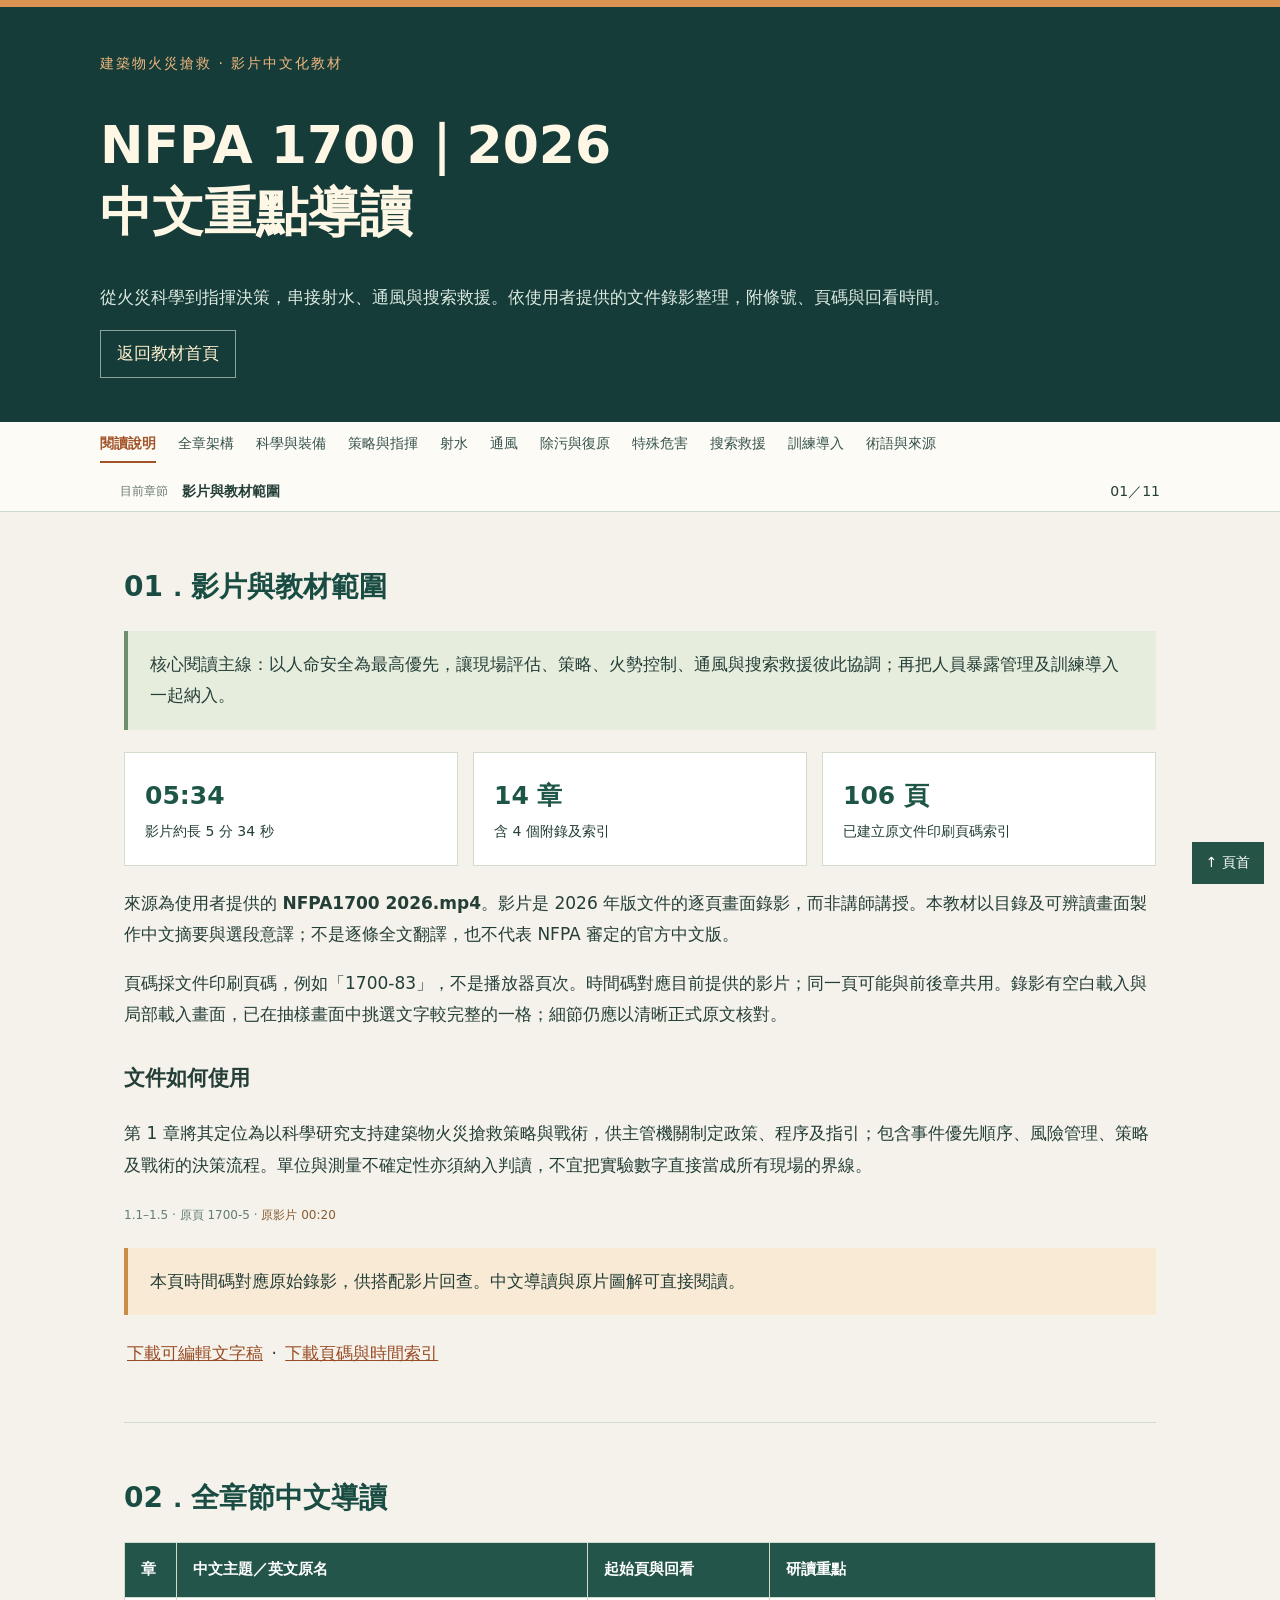
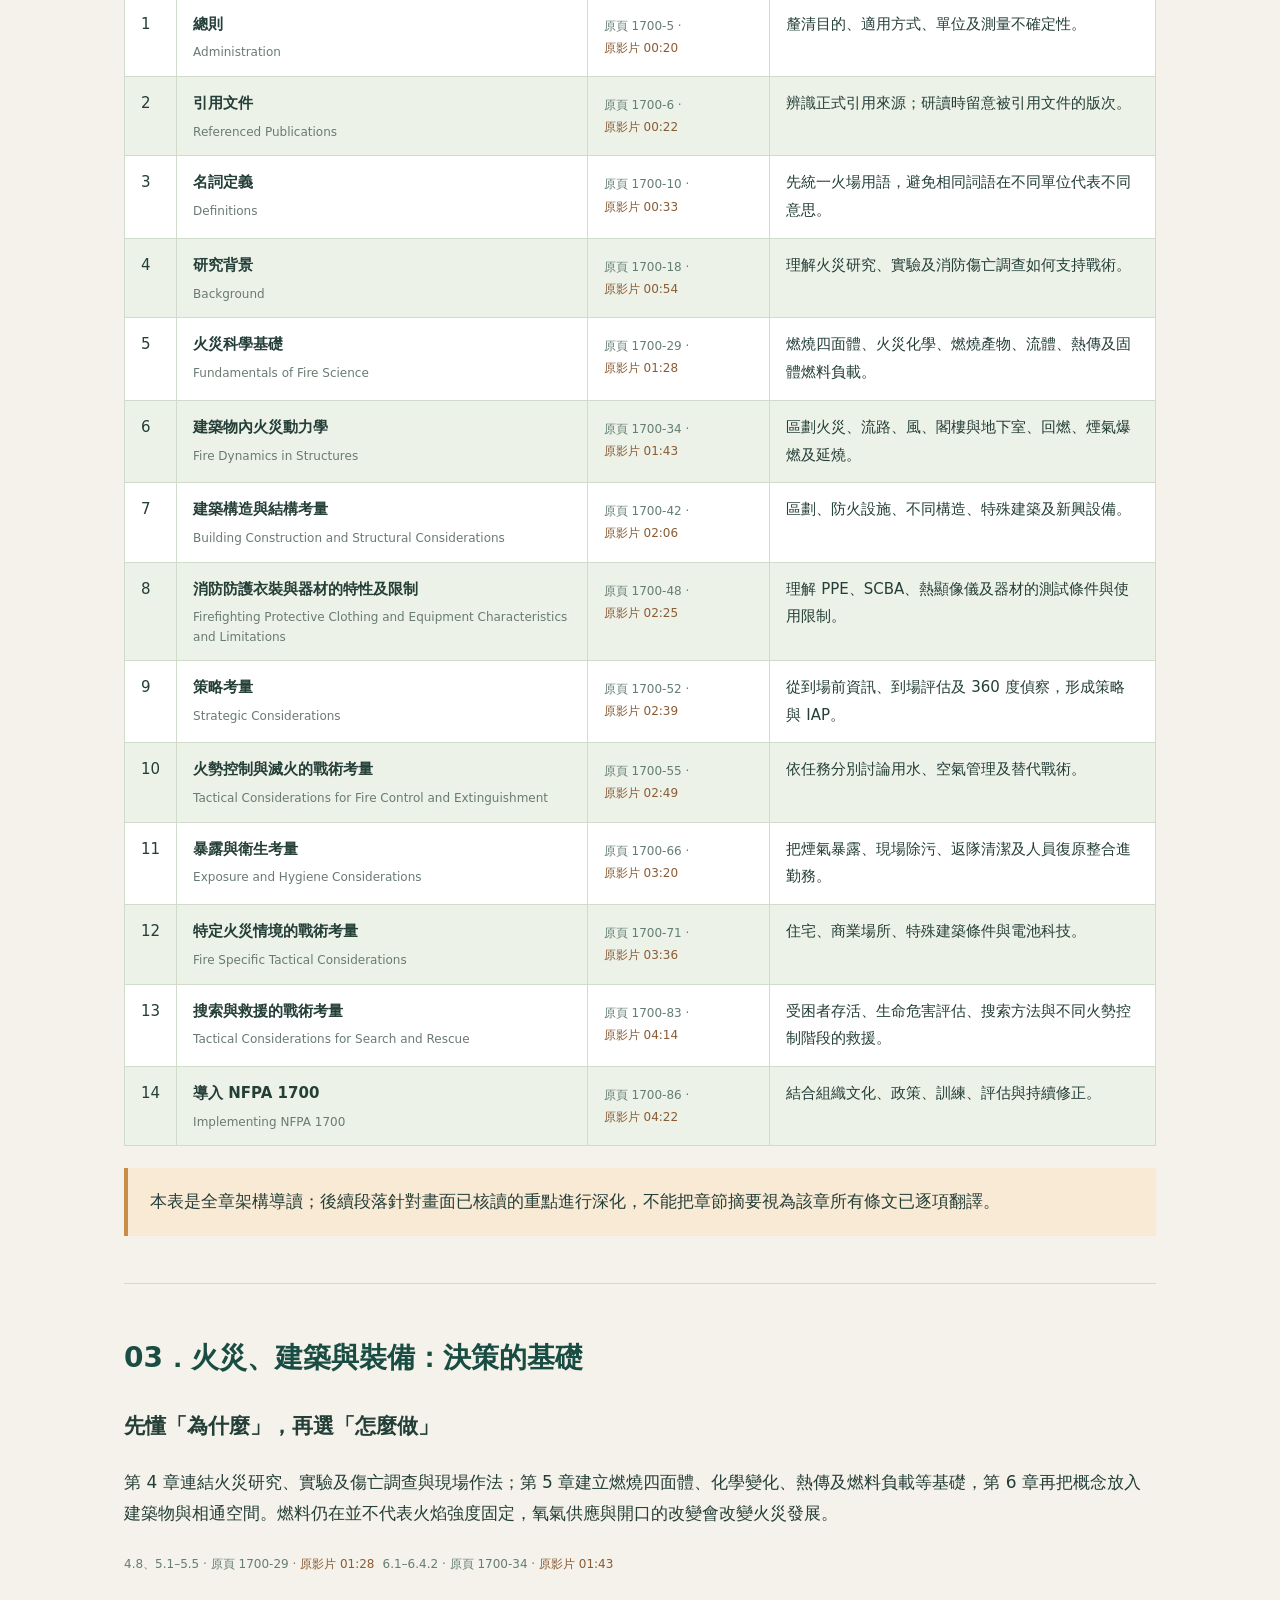
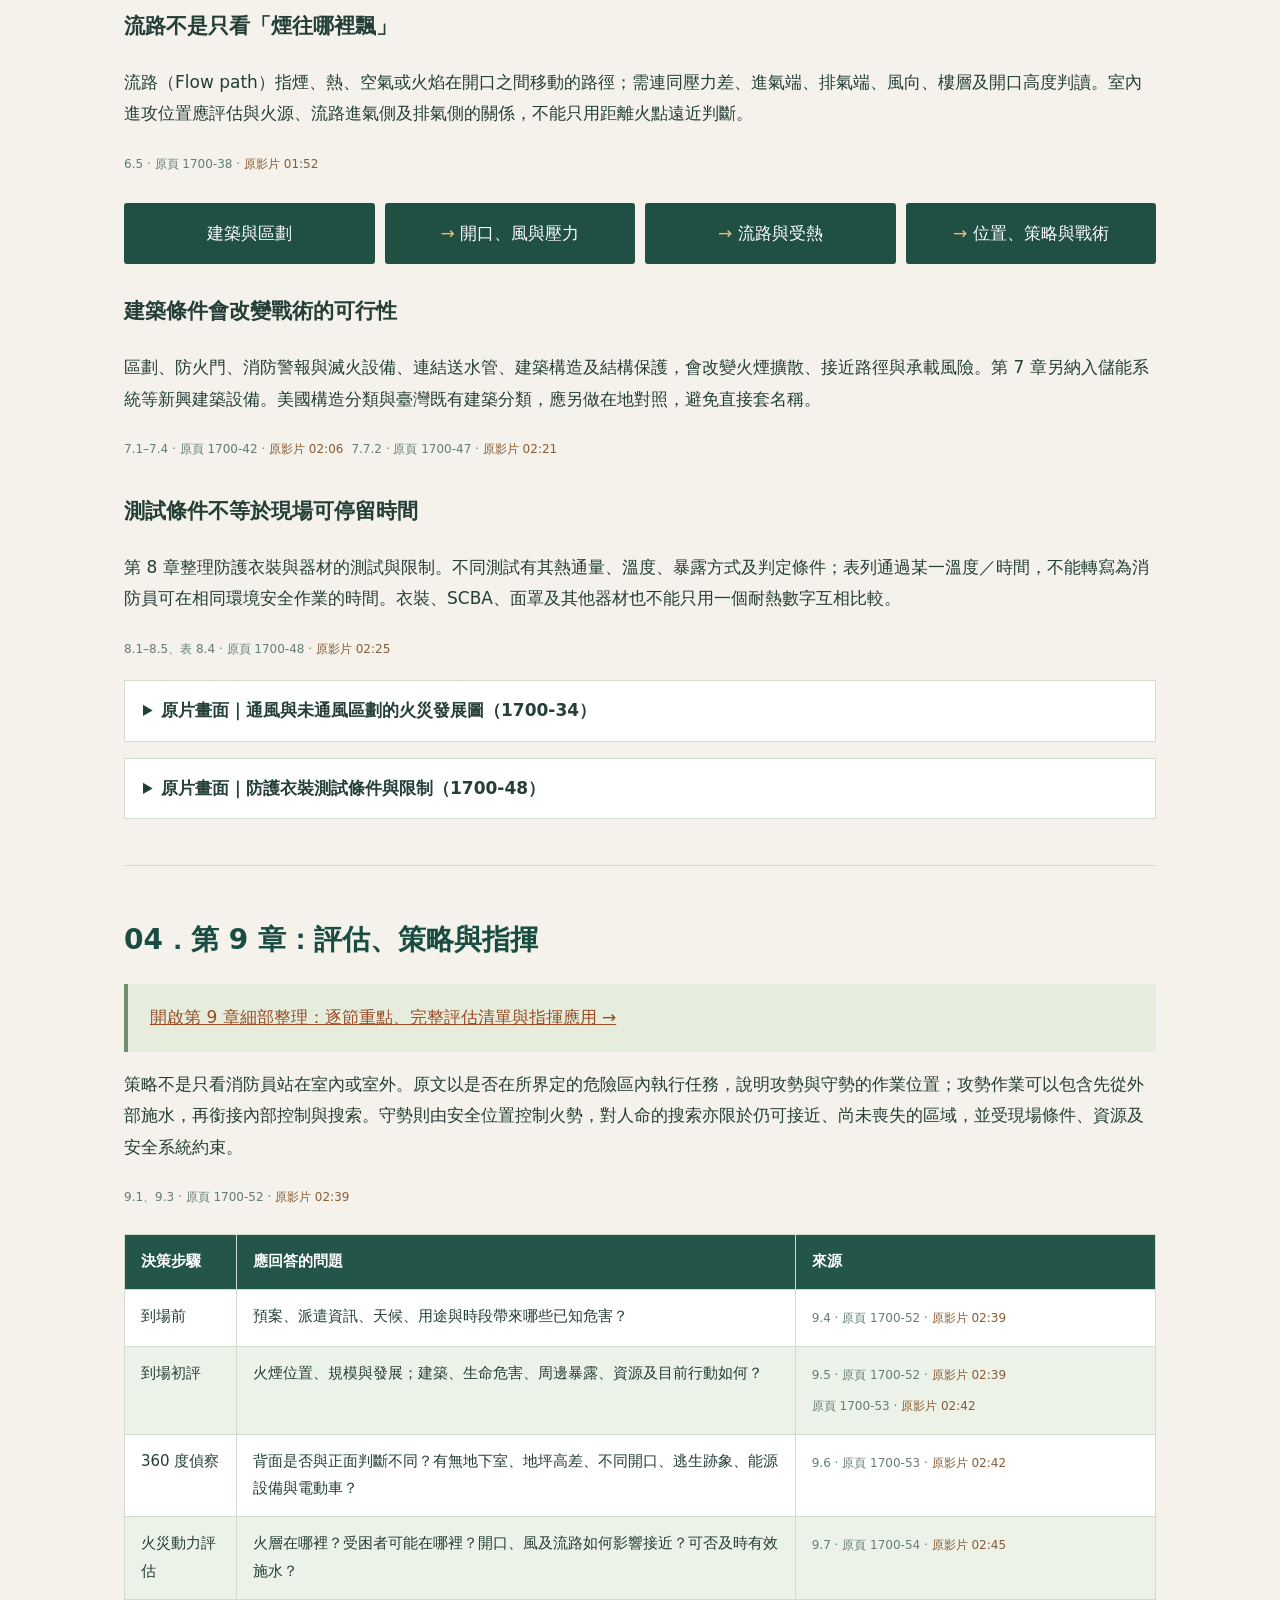
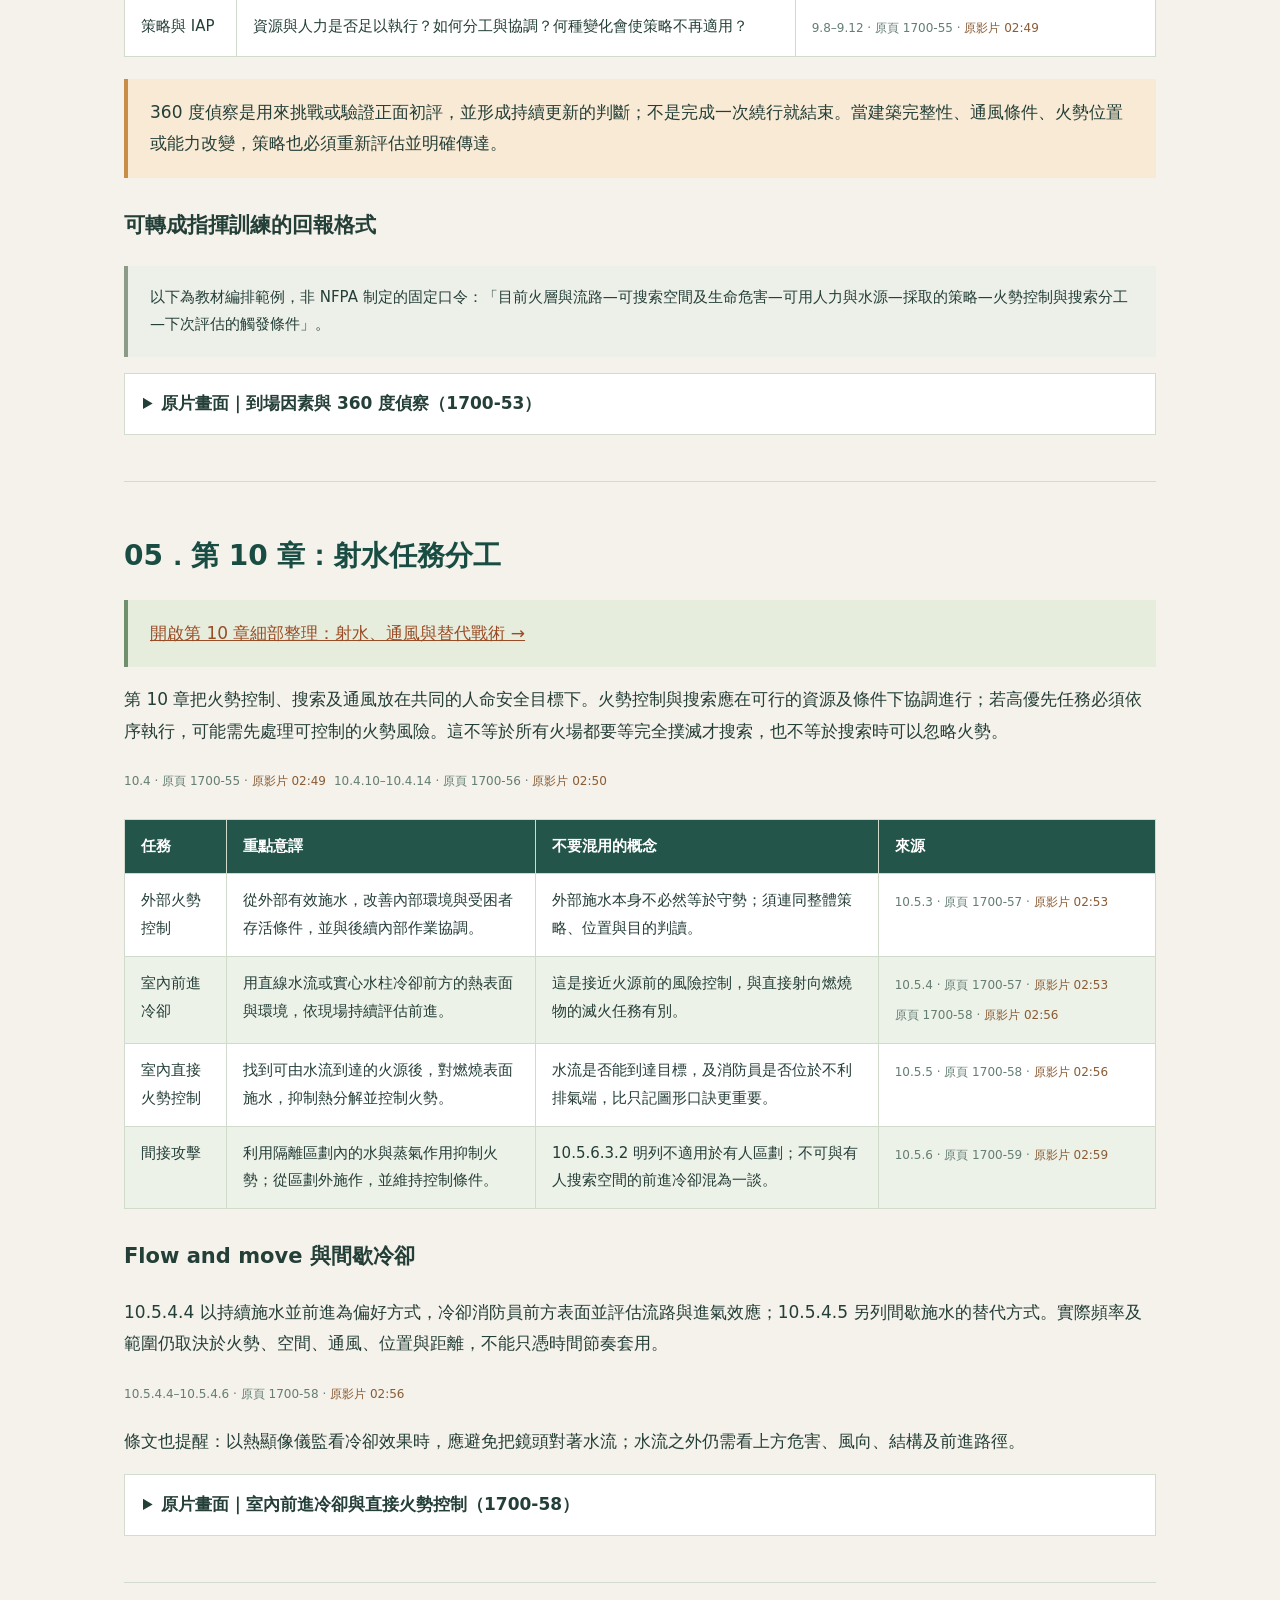
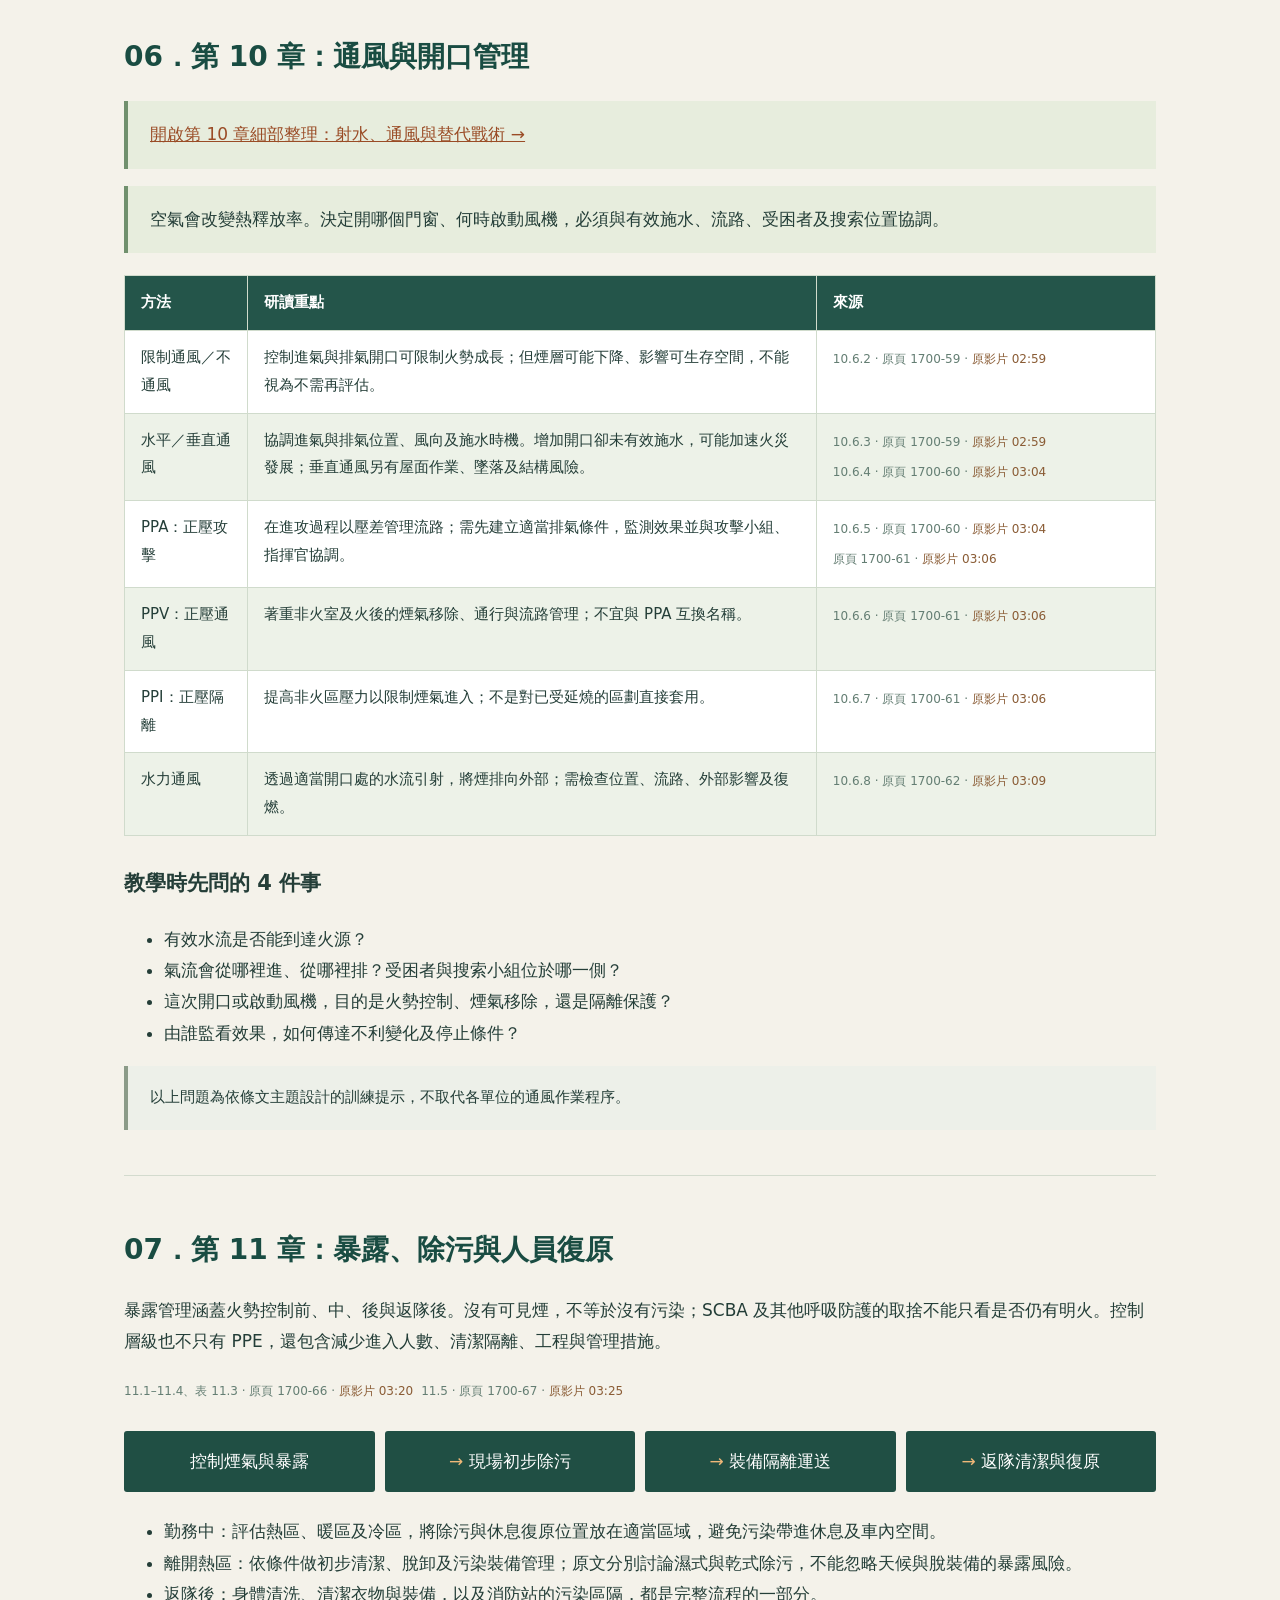
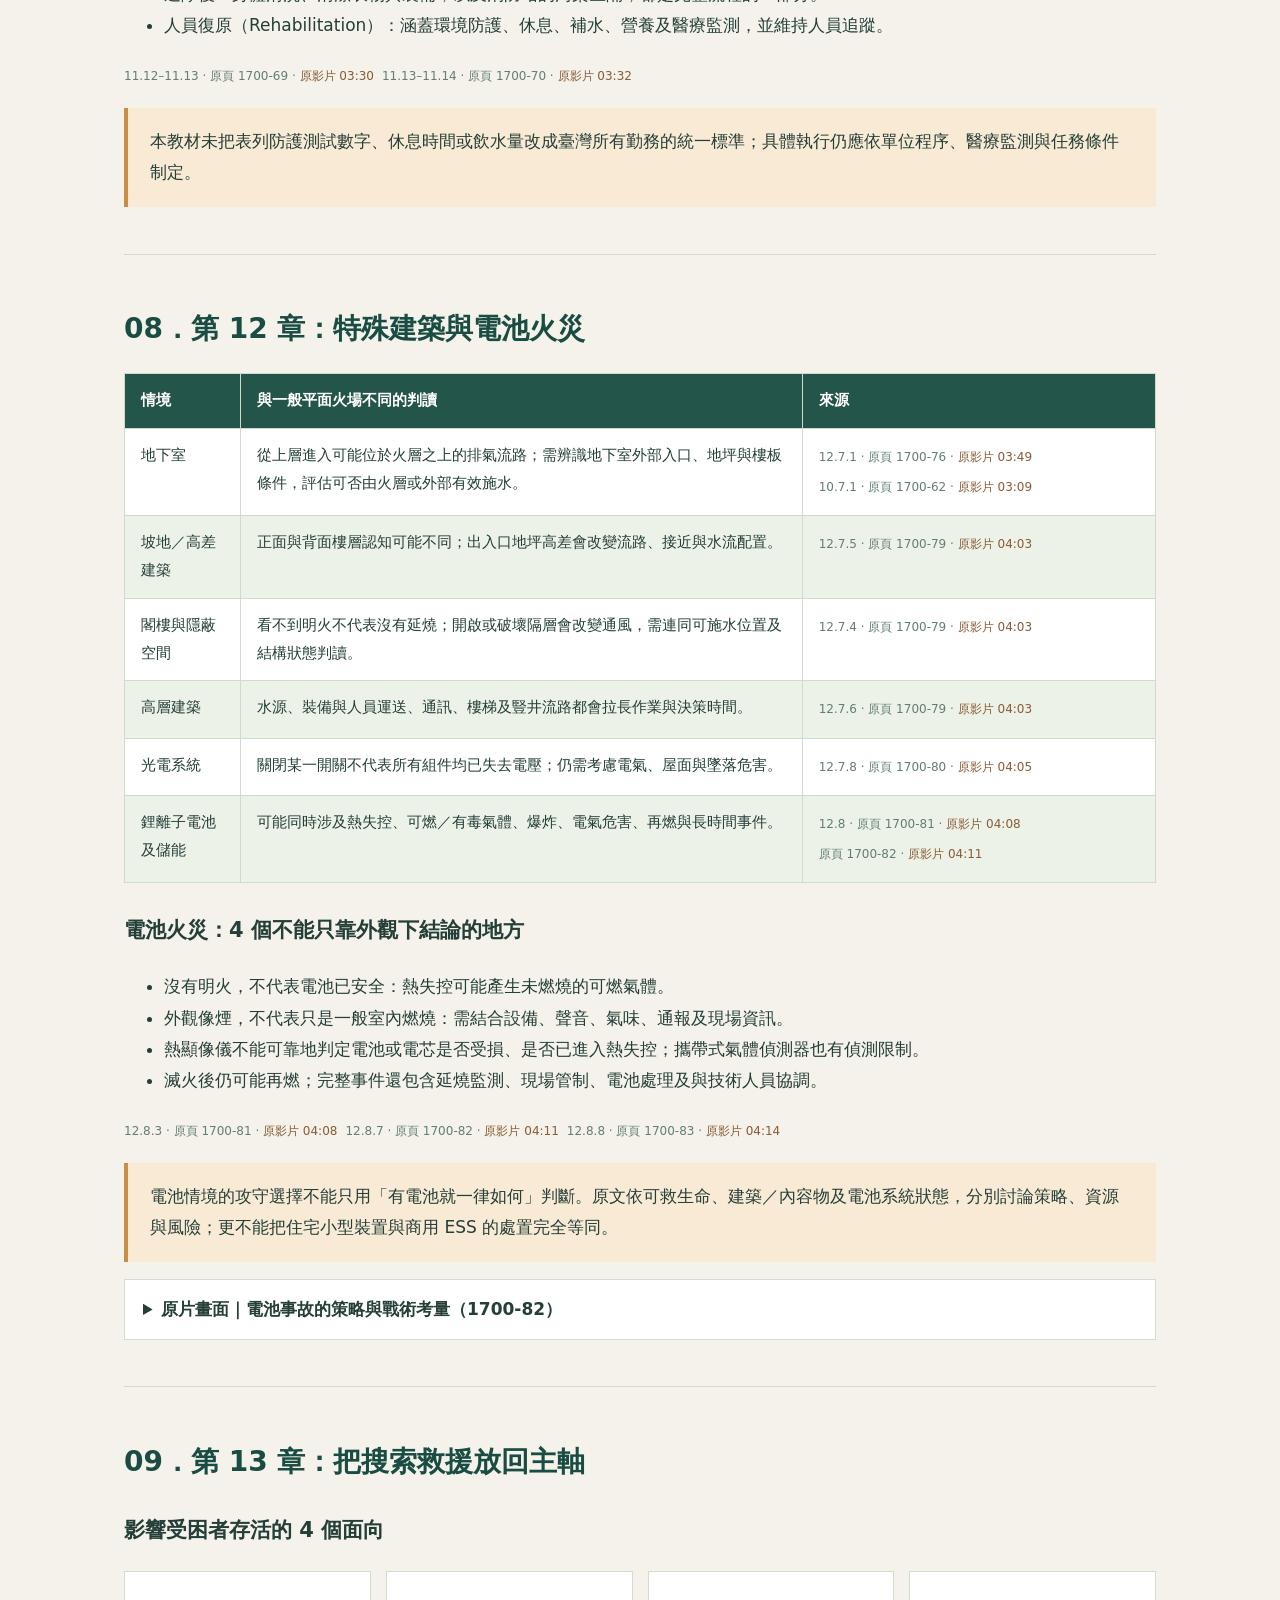
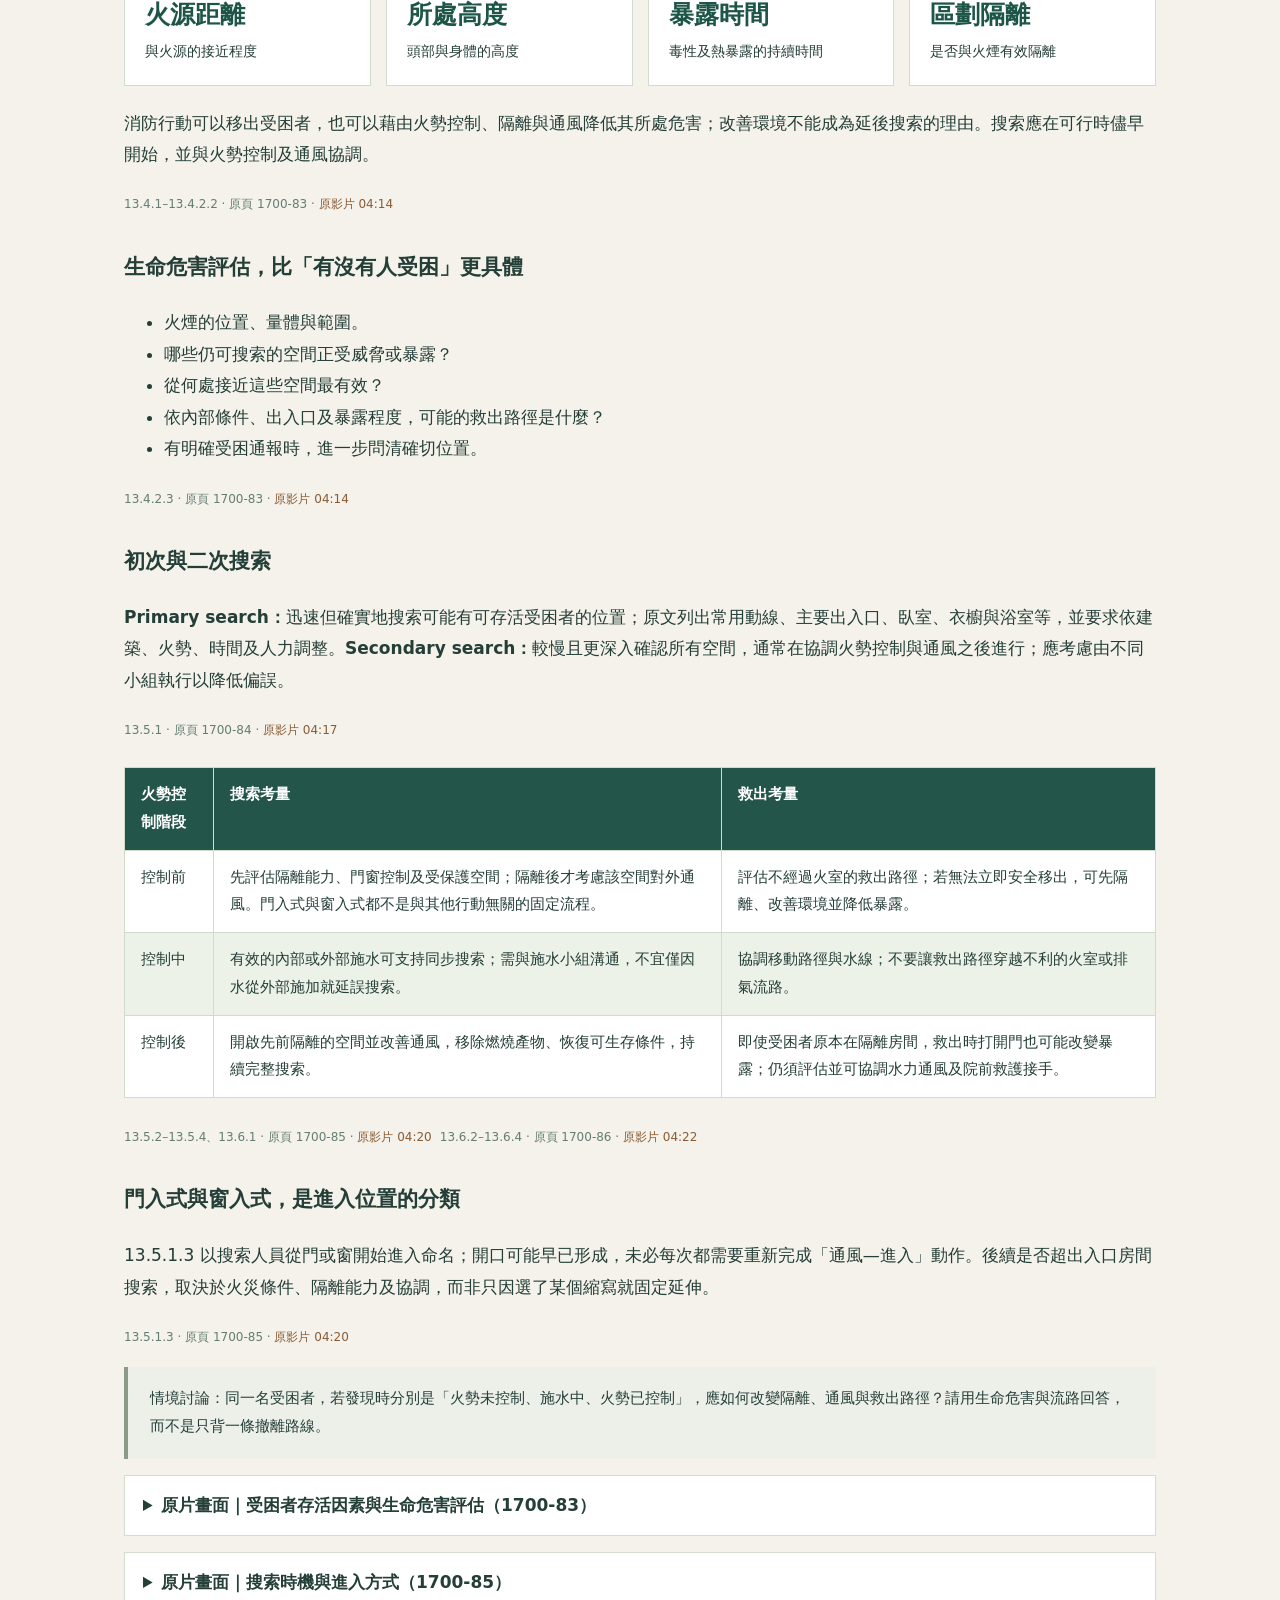
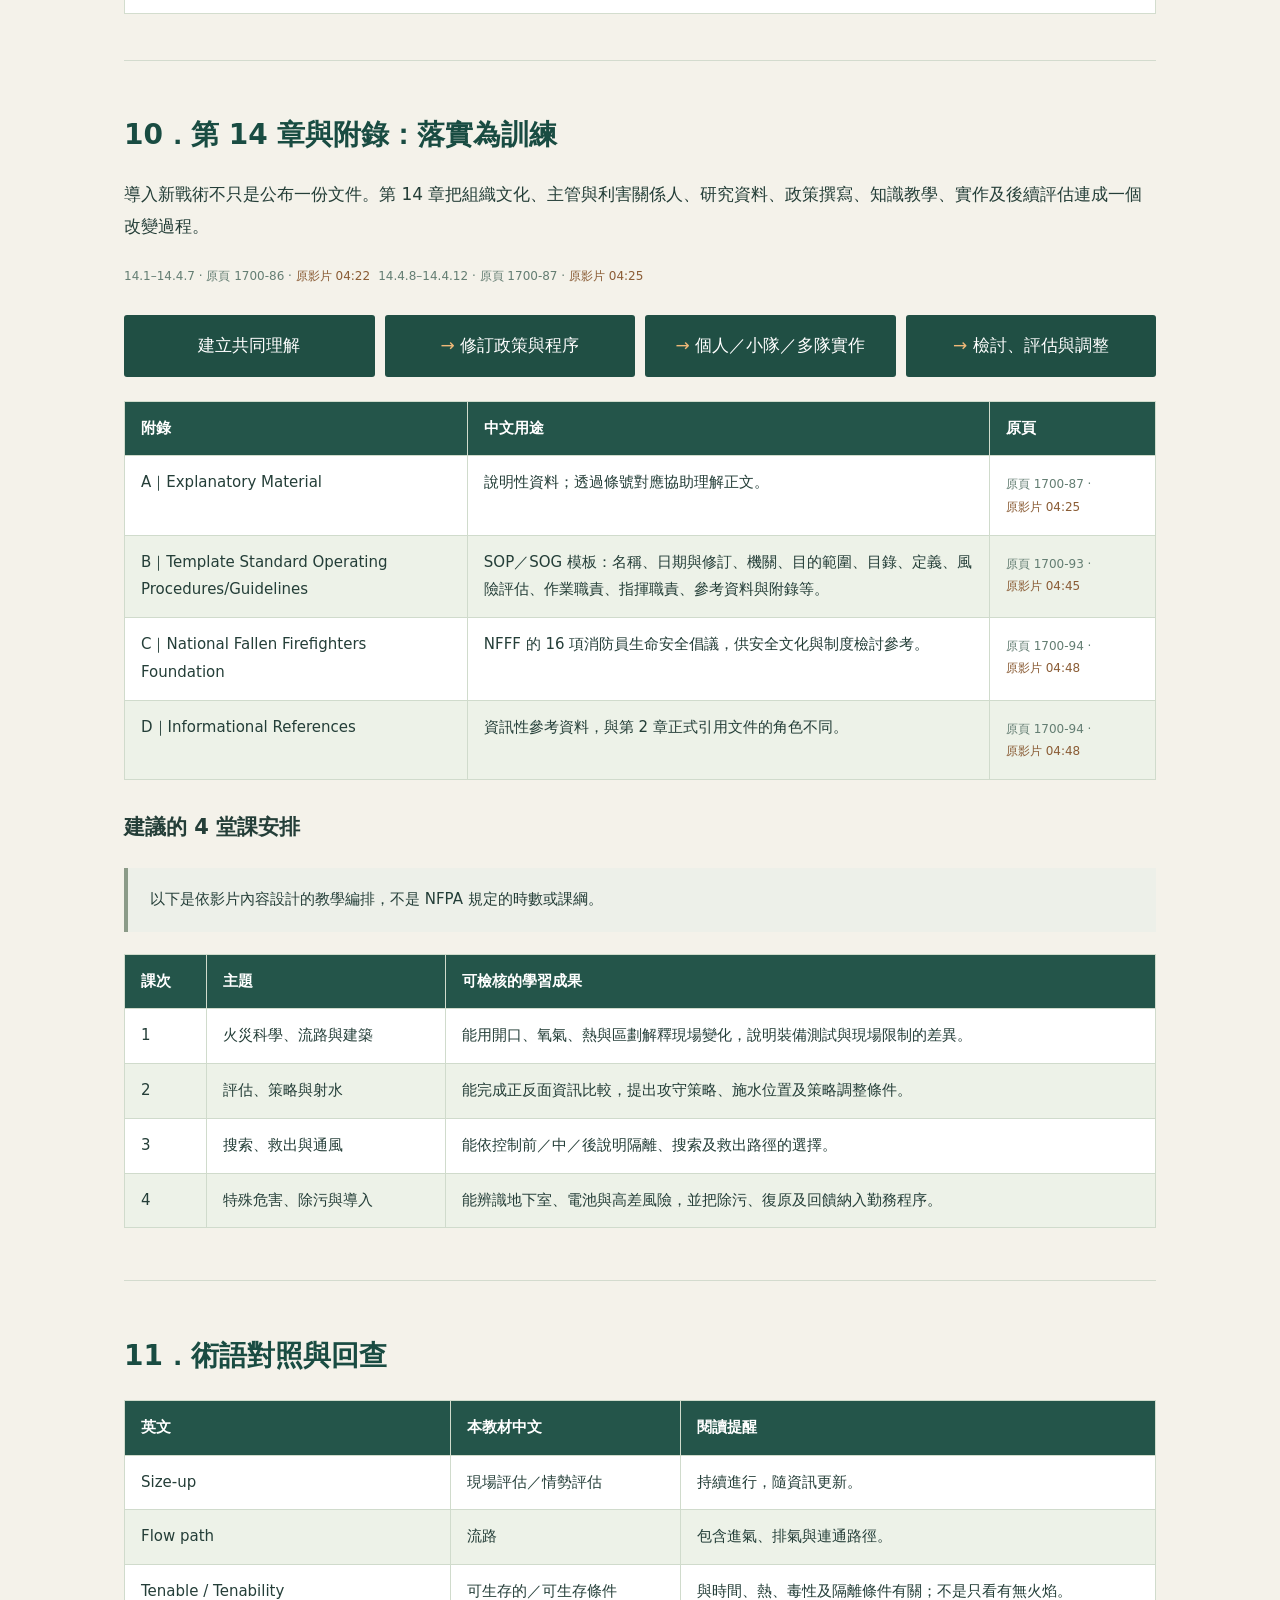
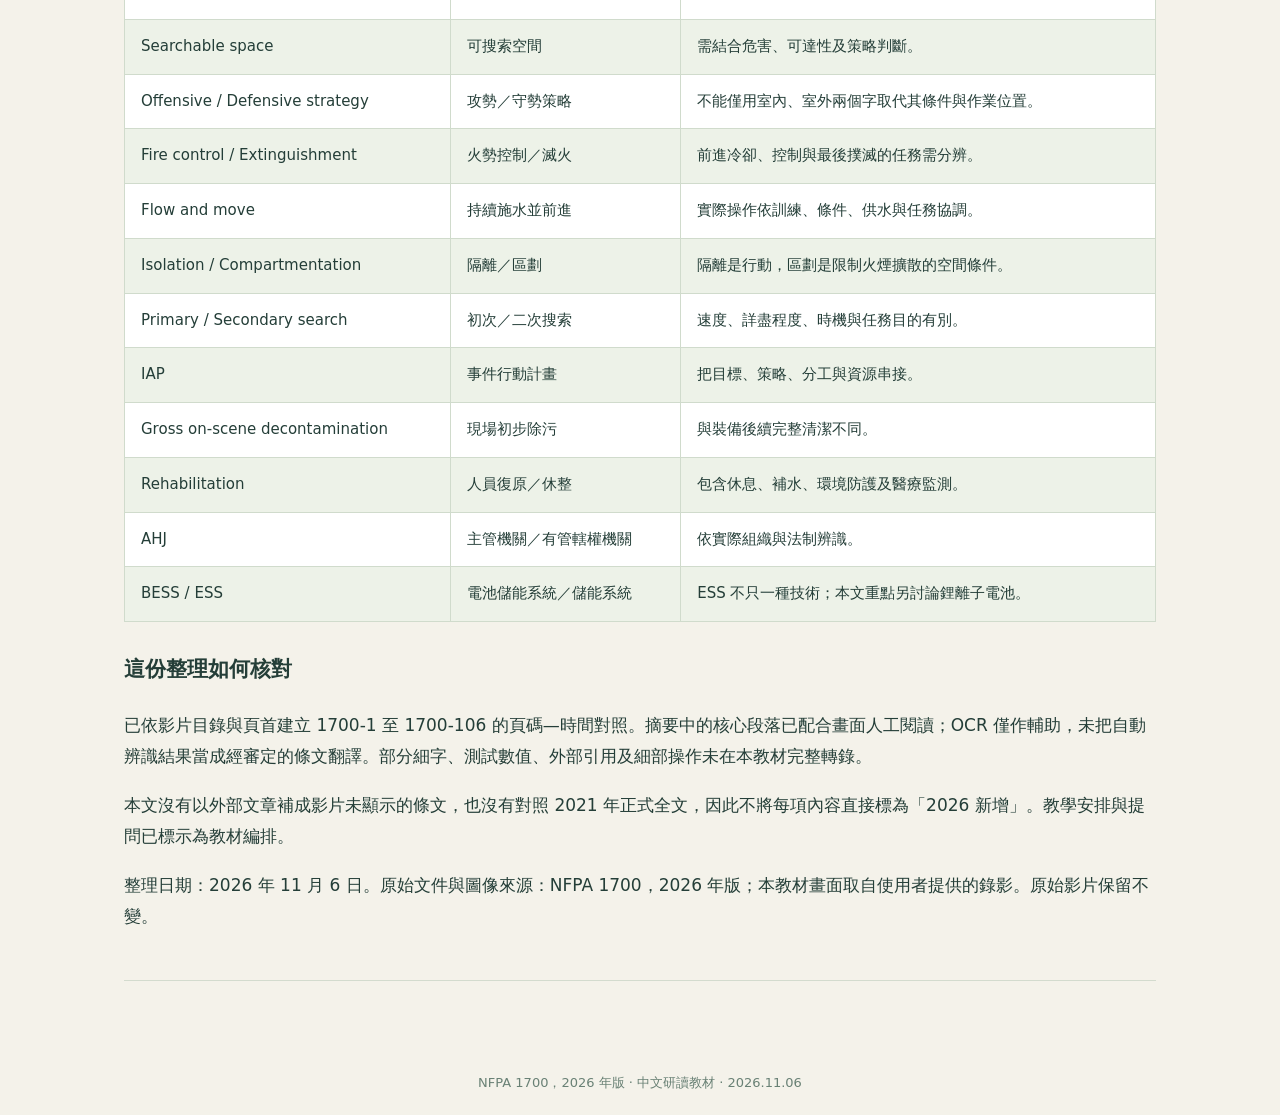
